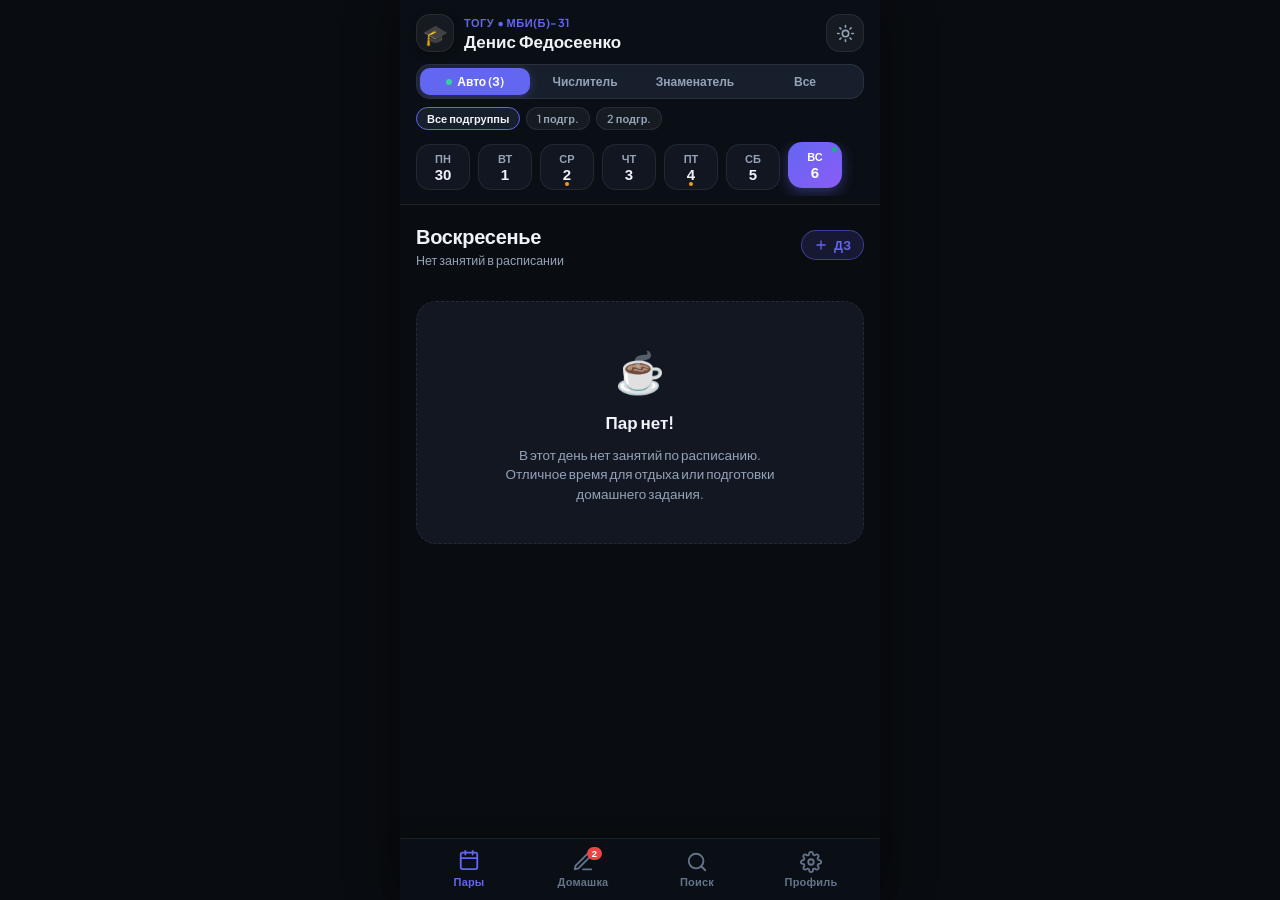
==== index.html @ 814a2ec6 "feat: move aura to subfolder and add mobile schedule app with GitHub Pages deployment" ====
<!DOCTYPE html>
<html lang="ru">
<head>
  <meta charset="UTF-8">
  <meta http-equiv="refresh" content="0; url=./schedule/">
  <title>Расписание МБИ(б)-31</title>
  <script>
    window.location.replace("./schedule/");
  </script>
</head>
<body style="font-family: sans-serif; background: #090c10; color: #fff; display: flex; align-items: center; justify-content: center; height: 100vh; margin: 0;">
  <p>Перенаправление в <a href="./schedule/" style="color: #6366f1;">Расписание ТОГУ МБИ(б)-31</a>...</p>
</body>
</html>
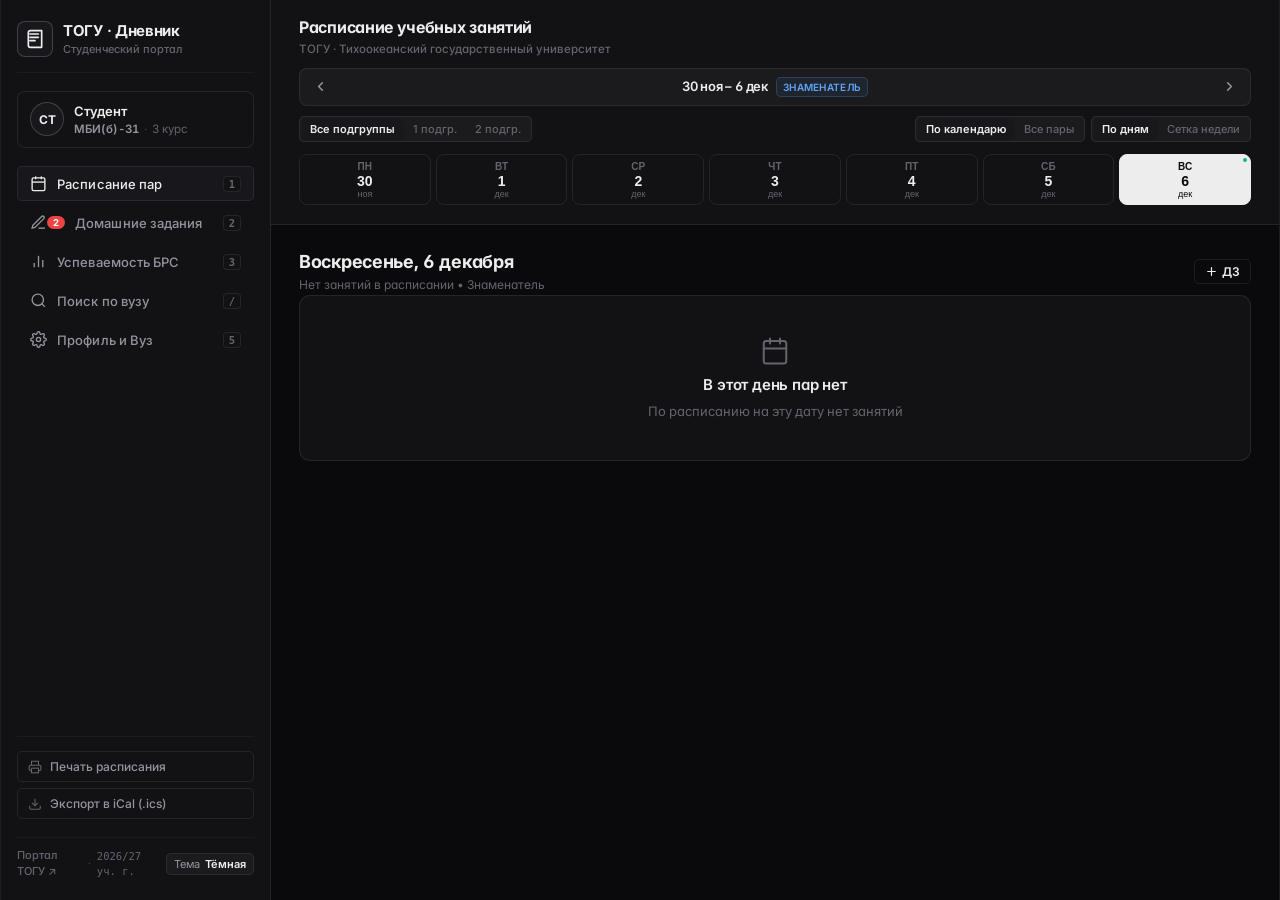
==== commit c3c143f9: "refactor(togu-diary): make togu-diary an isolated clean branch with zero aura files" ====
--- a/index.html
+++ b/index.html
@@ -1,14 +1,578 @@
 <!DOCTYPE html>
-<html lang="ru">
+<html lang="ru" data-theme="dark">
 <head>
   <meta charset="UTF-8">
-  <meta http-equiv="refresh" content="0; url=./schedule/">
-  <title>Расписание МБИ(б)-31</title>
-  <script>
-    window.location.replace("./schedule/");
-  </script>
+  <meta name="viewport" content="width=device-width, initial-scale=1.0, maximum-scale=1.0, user-scalable=no, viewport-fit=cover">
+  <title>ТОГУ Дневник · Электронное расписание и успеваемость</title>
+
+  <meta name="theme-color" content="#0a0a0c">
+  <meta name="apple-mobile-web-app-capable" content="yes">
+  <meta name="apple-mobile-web-app-status-bar-style" content="black-translucent">
+  <meta name="apple-mobile-web-app-title" content="ТОГУ Дневник">
+  <meta name="description" content="Универсальный студенческий дневник ТОГУ: интерактивное расписание, контроль домашних заданий, баллы БРС и календарь для ПК и смартфонов.">
+  <link rel="manifest" href="manifest.json">
+  <link rel="icon" href="data:image/svg+xml,<svg xmlns=%22http://www.w3.org/2000/svg%22 viewBox=%220 0 32 32%22 fill=%22none%22><rect width=%2232%22 height=%2232%22 rx=%227%22 fill=%22%2318181b%22/><path d=%22M8 11h16M8 16h16M8 21h10%22 stroke=%22%23f4f4f5%22 stroke-width=%222.2%22 stroke-linecap=%22round%22/></svg>">
+
+  <link rel="preconnect" href="https://fonts.googleapis.com">
+  <link rel="preconnect" href="https://fonts.gstatic.com" crossorigin>
+  <link href="https://fonts.googleapis.com/css2?family=Inter:wght@400;500;600;700&display=swap" rel="stylesheet">
+
+  <link rel="stylesheet" href="style.css">
 </head>
-<body style="font-family: sans-serif; background: #090c10; color: #fff; display: flex; align-items: center; justify-content: center; height: 100vh; margin: 0;">
-  <p>Перенаправление в <a href="./schedule/" style="color: #6366f1;">Расписание ТОГУ МБИ(б)-31</a>...</p>
+<body>
+  <div class="app-wrapper">
+
+    <aside class="desktop-sidebar" id="desktop-sidebar">
+      <div class="sidebar-brand">
+        <div class="sidebar-logo-icon">
+          <svg viewBox="0 0 24 24" fill="none" stroke="currentColor" stroke-width="2" stroke-linecap="round" stroke-linejoin="round" width="20" height="20">
+            <path d="M4 19.5v-15A2.5 2.5 0 0 1 6.5 2H20v20H6.5a2.5 2.5 0 0 1-2.5-2.5Z"></path>
+            <path d="M6 6h10"></path>
+            <path d="M6 10h10"></path>
+            <path d="M6 14h6"></path>
+          </svg>
+        </div>
+        <div class="sidebar-brand-text">
+          <span class="sidebar-title">ТОГУ · Дневник</span>
+          <span class="sidebar-subtitle">Студенческий портал</span>
+        </div>
+      </div>
+
+      <div class="sidebar-student-card" id="sidebar-student-card" title="Нажмите, чтобы настроить профиль">
+        <div class="sidebar-student-avatar" id="sidebar-avatar-initials">СТ</div>
+        <div class="sidebar-student-info">
+          <div class="sidebar-student-name" id="sidebar-student-name">Студент</div>
+          <div class="sidebar-student-meta">
+            <span class="sidebar-group-badge" id="sidebar-student-group">МБИ(б)-31</span>
+            <span class="sidebar-divider">·</span>
+            <span id="sidebar-student-course">3 курс</span>
+          </div>
+        </div>
+      </div>
+
+      <nav class="sidebar-nav">
+        <button class="nav-item active" data-target="view-schedule" id="sidebar-btn-schedule">
+          <div class="nav-icon-wrapper">
+            <svg viewBox="0 0 24 24" fill="none" stroke="currentColor" stroke-width="1.9" width="18" height="18">
+              <rect x="3" y="4" width="18" height="18" rx="2"></rect>
+              <line x1="16" y1="2" x2="16" y2="6"></line>
+              <line x1="8" y1="2" x2="8" y2="6"></line>
+              <line x1="3" y1="10" x2="21" y2="10"></line>
+            </svg>
+          </div>
+          <span class="nav-label">Расписание пар</span>
+          <span class="nav-shortcut">1</span>
+        </button>
+
+        <button class="nav-item" data-target="view-homework" id="sidebar-btn-homework">
+          <div class="nav-icon-wrapper">
+            <svg viewBox="0 0 24 24" fill="none" stroke="currentColor" stroke-width="1.9" width="18" height="18">
+              <path d="M12 20h9"></path>
+              <path d="M16.5 3.5a2.121 2.121 0 0 1 3 3L7 19l-4 1 1-4L16.5 3.5z"></path>
+            </svg>
+            <span id="sidebar-badge-hw" class="sidebar-badge-pill hidden">0</span>
+          </div>
+          <span class="nav-label">Домашние задания</span>
+          <span class="nav-shortcut">2</span>
+        </button>
+
+        <button class="nav-item" data-target="view-grades" id="sidebar-btn-grades">
+          <div class="nav-icon-wrapper">
+            <svg viewBox="0 0 24 24" fill="none" stroke="currentColor" stroke-width="1.9" width="18" height="18">
+              <line x1="18" y1="20" x2="18" y2="10"></line>
+              <line x1="12" y1="20" x2="12" y2="4"></line>
+              <line x1="6" y1="20" x2="6" y2="14"></line>
+            </svg>
+          </div>
+          <span class="nav-label">Успеваемость БРС</span>
+          <span class="nav-shortcut">3</span>
+        </button>
+
+        <button class="nav-item" data-target="view-search" id="sidebar-btn-search">
+          <div class="nav-icon-wrapper">
+            <svg viewBox="0 0 24 24" fill="none" stroke="currentColor" stroke-width="1.9" width="18" height="18">
+              <circle cx="11" cy="11" r="8"></circle>
+              <line x1="21" y1="21" x2="16.65" y2="16.65"></line>
+            </svg>
+          </div>
+          <span class="nav-label">Поиск по вузу</span>
+          <span class="nav-shortcut">/</span>
+        </button>
+
+        <button class="nav-item" data-target="view-settings" id="sidebar-btn-settings">
+          <div class="nav-icon-wrapper">
+            <svg viewBox="0 0 24 24" fill="none" stroke="currentColor" stroke-width="1.9" width="18" height="18">
+              <circle cx="12" cy="12" r="3"></circle>
+              <path d="M19.4 15a1.65 1.65 0 0 0 .33 1.82l.06.06a2 2 0 0 1 0 2.83 2 2 0 0 1-2.83 0l-.06-.06a1.65 1.65 0 0 0-1.82-.33 1.65 1.65 0 0 0-1 1.51V21a2 2 0 0 1-2 2 2 2 0 0 1-2-2v-.09A1.65 1.65 0 0 0 9 19.4a1.65 1.65 0 0 0-1.82.33l-.06.06a2 2 0 0 1-2.83 0 2 2 0 0 1 0-2.83l.06-.06a1.65 1.65 0 0 0 .33-1.82 1.65 1.65 0 0 0-1.51-1H3a2 2 0 0 1-2-2 2 2 0 0 1 2-2h.09A1.65 1.65 0 0 0 4.6 9a1.65 1.65 0 0 0-.33-1.82l-.06-.06a2 2 0 0 1 0-2.83 2 2 0 0 1 2.83 0l.06.06a1.65 1.65 0 0 0 1.82.33H9a1.65 1.65 0 0 0 1-1.51V3a2 2 0 0 1 2-2 2 2 0 0 1 2 2v.09a1.65 1.65 0 0 0 1 1.51 1.65 1.65 0 0 0 1.82-.33l.06-.06a2 2 0 0 1 2.83 0 2 2 0 0 1 0 2.83l-.06.06a1.65 1.65 0 0 0-.33 1.82V9a1.65 1.65 0 0 0 1.51 1H21a2 2 0 0 1 2 2 2 2 0 0 1-2 2h-.09a1.65 1.65 0 0 0-1.51 1z"></path>
+            </svg>
+          </div>
+          <span class="nav-label">Профиль и Вуз</span>
+          <span class="nav-shortcut">5</span>
+        </button>
+      </nav>
+
+      <div class="sidebar-quick-tools">
+        <button id="quick-print-btn" class="sidebar-tool-btn" title="Распечатать расписание на листе А4">
+          <svg viewBox="0 0 24 24" fill="none" stroke="currentColor" stroke-width="1.8" width="15" height="15">
+            <polyline points="6 9 6 2 18 2 18 9"></polyline>
+            <path d="M6 18H4a2 2 0 0 1-2-2v-5a2 2 0 0 1 2-2h16a2 2 0 0 1 2 2v5a2 2 0 0 1-2 2h-2"></path>
+            <rect x="6" y="14" width="12" height="8"></rect>
+          </svg>
+          <span>Печать расписания</span>
+        </button>
+        <button id="quick-ical-btn" class="sidebar-tool-btn" title="Синхронизация с Google / Apple Calendar (.ics)">
+          <svg viewBox="0 0 24 24" fill="none" stroke="currentColor" stroke-width="1.8" width="15" height="15">
+            <path d="M21 15v4a2 2 0 0 1-2 2H5a2 2 0 0 1-2-2v-4"></path>
+            <polyline points="7 10 12 15 17 10"></polyline>
+            <line x1="12" y1="15" x2="12" y2="3"></line>
+          </svg>
+          <span>Экспорт в iCal (.ics)</span>
+        </button>
+      </div>
+
+      <div class="sidebar-footer">
+        <div class="sidebar-footer-links">
+          <a href="https://portal.togudv.ru" target="_blank" rel="noopener" class="sidebar-link">Портал ТОГУ ↗</a>
+          <span class="sidebar-divider">·</span>
+          <span class="sidebar-sem-tag">2026/27 уч. г.</span>
+        </div>
+        <button id="desktop-theme-toggle" class="sidebar-theme-btn" title="Сменить тему оформления">
+          <span class="theme-text">Тема</span>
+          <span class="theme-pill" id="theme-pill-text">Тёмная</span>
+        </button>
+      </div>
+    </aside>
+
+    <div class="app-main-area">
+
+      <header class="app-header">
+        <div class="header-top">
+          <div class="brand-block mobile-only" id="header-profile-block" title="Нажмите, чтобы настроить профиль">
+            <span class="brand-group" id="header-group-name">МБИ(б)-31</span>
+            <span class="brand-divider">·</span>
+            <span class="brand-student" id="header-student-name">Студент</span>
+          </div>
+
+          <div class="header-desktop-title desktop-only">
+            <h1 class="main-page-title" id="page-title-text">Расписание учебных занятий</h1>
+            <span class="university-title-tag">ТОГУ · Тихоокеанский государственный университет</span>
+          </div>
+
+          <div class="header-actions">
+            <button id="theme-toggle" class="icon-btn mobile-only" aria-label="Сменить тему" title="Переключить тему">
+              <svg class="sun-icon" viewBox="0 0 24 24" fill="none" stroke="currentColor" stroke-width="1.8" stroke-linecap="round" stroke-linejoin="round">
+                <circle cx="12" cy="12" r="4"></circle>
+                <path d="M12 2v2M12 20v2M4.93 4.93l1.41 1.41M17.66 17.66l1.41 1.41M2 12h2M20 12h2M6.34 17.66l-1.41 1.41M19.07 4.93l-1.41 1.41"></path>
+              </svg>
+              <svg class="moon-icon" viewBox="0 0 24 24" fill="none" stroke="currentColor" stroke-width="1.8" stroke-linecap="round" stroke-linejoin="round">
+                <path d="M12 3a6 6 0 0 0 9 9 9 9 0 1 1-9-9Z"></path>
+              </svg>
+            </button>
+          </div>
+        </div>
+
+        <div class="week-nav-bar">
+          <button id="prev-week-btn" class="week-nav-btn" aria-label="Предыдущая неделя" title="Предыдущая неделя">
+            <svg viewBox="0 0 24 24" fill="none" stroke="currentColor" stroke-width="2.5" stroke-linecap="round" stroke-linejoin="round">
+              <polyline points="15 18 9 12 15 6"></polyline>
+            </svg>
+          </button>
+
+          <div class="week-nav-center" id="week-nav-center">
+            <div class="week-dates-title" id="week-range-text">21 – 27 сентября</div>
+            <div class="week-badges-row">
+              <span class="week-status-pill badge-den" id="week-status-pill">Знаменатель</span>
+              <button id="today-jump-btn" class="jump-today-btn hidden" title="Вернуться к сегодняшнему дню">Сегодня</button>
+            </div>
+          </div>
+
+          <button id="next-week-btn" class="week-nav-btn" aria-label="Следующая неделя" title="Следующая неделя">
+            <svg viewBox="0 0 24 24" fill="none" stroke="currentColor" stroke-width="2.5" stroke-linecap="round" stroke-linejoin="round">
+              <polyline points="9 18 15 12 9 6"></polyline>
+            </svg>
+          </button>
+        </div>
+
+        <div class="filter-controls">
+          <div class="subgroup-segmented" id="subgroup-selector">
+            <button class="sub-btn active" data-sub="all" title="Показывать все подгруппы">Все подгруппы</button>
+            <button class="sub-btn" data-sub="1" title="1 подгруппа (IELTS Ср)">1 подгр.</button>
+            <button class="sub-btn" data-sub="2" title="2 подгруппа (IELTS Сб)">2 подгр.</button>
+          </div>
+
+          <div class="right-filters-cluster">
+            <div class="pill-segmented" id="mode-selector">
+              <button class="pill-btn active" data-mode="calendar" id="mode-calendar-btn">По календарю</button>
+              <button class="pill-btn" data-mode="all" id="mode-all-btn">Все пары</button>
+            </div>
+
+            <div class="pill-segmented" id="format-selector">
+              <button class="pill-btn active" data-format="day" id="format-day-btn" title="Просмотр по выбранному дню">По дням</button>
+              <button class="pill-btn" data-format="grid" id="format-grid-btn" title="Сетка расписания на всю неделю">Сетка недели</button>
+            </div>
+          </div>
+        </div>
+
+        <div class="day-tabs-scroll" id="day-tabs-container">
+          <div class="day-tabs" id="day-tabs">
+
+          </div>
+        </div>
+      </header>
+
+      <main class="main-content">
+
+        <section id="view-schedule" class="view-panel active">
+
+          <div id="day-schedule-view" class="day-schedule-view">
+            <div class="day-overview-header">
+              <div>
+                <h2 id="current-day-heading" class="day-heading">Вторник</h2>
+                <div id="current-day-subheading" class="day-subheading">23 сентября • 4 пары</div>
+              </div>
+              <button id="add-quick-hw-btn" class="quick-add-btn" title="Добавить домашку на этот день">
+                <svg viewBox="0 0 24 24" fill="none" stroke="currentColor" stroke-width="2.2" stroke-linecap="round" stroke-linejoin="round">
+                  <line x1="12" y1="5" x2="12" y2="19"></line>
+                  <line x1="5" y1="12" x2="19" y2="12"></line>
+                </svg>
+                <span>ДЗ</span>
+              </button>
+            </div>
+
+            <div id="schedule-cards" class="schedule-cards-list">
+
+            </div>
+
+            <div id="empty-day-state" class="empty-state hidden">
+              <div class="empty-icon">
+                <svg viewBox="0 0 24 24" fill="none" stroke="currentColor" stroke-width="1.6" stroke-linecap="round" stroke-linejoin="round" width="30" height="30">
+                  <rect x="3" y="4" width="18" height="18" rx="2" ry="2"></rect>
+                  <line x1="16" y1="2" x2="16" y2="6"></line>
+                  <line x1="8" y1="2" x2="8" y2="6"></line>
+                  <line x1="3" y1="10" x2="21" y2="10"></line>
+                </svg>
+              </div>
+              <h3>В этот день пар нет</h3>
+              <p>По расписанию на эту дату нет занятий</p>
+            </div>
+          </div>
+
+          <div id="week-grid-view" class="week-grid-view hidden">
+
+          </div>
+        </section>
+
+        <section id="view-homework" class="view-panel">
+          <div class="section-top">
+            <div>
+              <h2 class="section-title">Все домашние задания</h2>
+              <p class="section-subtitle">Контроль дедлайнов и задач по всем предметам семестра</p>
+            </div>
+            <button id="new-hw-floating-btn" class="btn btn-primary btn-sm">
+              <svg viewBox="0 0 24 24" fill="none" stroke="currentColor" stroke-width="2" stroke-linecap="round" stroke-linejoin="round" width="16" height="16">
+                <line x1="12" y1="5" x2="12" y2="19"></line>
+                <line x1="5" y1="12" x2="19" y2="12"></line>
+              </svg>
+              Новое ДЗ
+            </button>
+          </div>
+
+          <div class="hw-filter-bar">
+            <button class="hw-filter-btn active" data-hw-filter="active">В процессе (<span id="hw-active-count">0</span>)</button>
+            <button class="hw-filter-btn" data-hw-filter="completed">Сделано (<span id="hw-done-count">0</span>)</button>
+            <button class="hw-filter-btn" data-hw-filter="all">Все (<span id="hw-total-count">0</span>)</button>
+          </div>
+
+          <div id="all-homework-list" class="homework-cards-list">
+
+          </div>
+        </section>
+
+        <section id="view-grades" class="view-panel">
+          <div class="section-top">
+            <div>
+              <h2 class="section-title">Успеваемость и баллы БРС</h2>
+              <p class="section-subtitle">Балльно-рейтинговая система ТОГУ (100-балльная шкала семестра)</p>
+            </div>
+            <button id="add-custom-grade-btn" class="btn btn-secondary btn-sm" title="Добавить предмет">
+              + Предмет
+            </button>
+          </div>
+
+          <div class="brs-stats-grid">
+            <div class="brs-stat-card">
+              <span class="brs-stat-label">Средний балл БРС</span>
+              <div class="brs-stat-val" id="brs-avg-val">84.2</div>
+              <span class="brs-stat-sub" id="brs-avg-status">Хорошо / Отлично</span>
+            </div>
+            <div class="brs-stat-card">
+              <span class="brs-stat-label">Допуск к сессии</span>
+              <div class="brs-stat-val text-success" id="brs-dopusk-val">Допущен</div>
+              <span class="brs-stat-sub">Все предметы &gt; 60 баллов</span>
+            </div>
+            <div class="brs-stat-card">
+              <span class="brs-stat-label">Прогноз стипендии</span>
+              <div class="brs-stat-val" id="brs-stipend-val">Академическая</div>
+              <span class="brs-stat-sub">при текущих баллах</span>
+            </div>
+          </div>
+
+          <div class="brs-legend-bar">
+            <span class="legend-pill tier-5">85–100: Отлично / Автомат</span>
+            <span class="legend-pill tier-4">73–84: Хорошо</span>
+            <span class="legend-pill tier-3">60–72: Удовл. / Зачет</span>
+            <span class="legend-pill tier-2">&lt; 60: Недопуск</span>
+          </div>
+
+          <div id="grades-cards-list" class="grades-cards-list">
+
+          </div>
+        </section>
+
+        <section id="view-search" class="view-panel">
+          <div class="search-box">
+            <svg class="search-icon" viewBox="0 0 24 24" fill="none" stroke="currentColor" stroke-width="2" stroke-linecap="round" stroke-linejoin="round">
+              <circle cx="11" cy="11" r="8"></circle>
+              <line x1="21" y1="21" x2="16.65" y2="16.65"></line>
+            </svg>
+            <input type="text" id="global-search-input" placeholder="Поиск предмета, аудитории (301л), преподавателя или ДЗ...">
+            <button id="clear-search-btn" class="clear-search-btn hidden" aria-label="Очистить">✕</button>
+          </div>
+
+          <div id="search-results" class="search-results-list">
+
+          </div>
+        </section>
+
+        <section id="view-settings" class="view-panel">
+          <h2 class="section-title">Профиль и интеграция с вузом</h2>
+
+          <div class="settings-card">
+            <h3 class="card-subtitle">Данные студента</h3>
+            <div class="settings-form-grid">
+              <div class="form-group">
+                <label for="setting-student-name" class="form-label">ФИО студента</label>
+                <input type="text" id="setting-student-name" class="form-input" placeholder="Введите ваше имя или ФИО">
+              </div>
+              <div class="form-group">
+                <label for="setting-student-group" class="form-label">Академическая группа</label>
+                <input type="text" id="setting-student-group" class="form-input" placeholder="Например: МБИ(б)-31" value="МБИ(б)-31">
+              </div>
+              <div class="form-group">
+                <label for="setting-student-id" class="form-label">Номер студенческого / зачетки</label>
+                <input type="text" id="setting-student-id" class="form-input" placeholder="Необязательно">
+              </div>
+              <div class="form-group">
+                <label for="setting-default-subgroup" class="form-label">Подгруппа по умолчанию</label>
+                <select id="setting-default-subgroup" class="settings-select">
+                  <option value="all">Обе подгруппы</option>
+                  <option value="1">1 подгруппа</option>
+                  <option value="2">2 подгруппа</option>
+                </select>
+              </div>
+            </div>
+            <button id="save-profile-btn" class="btn btn-primary btn-sm align-self-start">
+              Сохранить профиль
+            </button>
+          </div>
+
+          <div class="settings-card">
+            <h3 class="card-subtitle">Данные и резервные копии</h3>
+            <p class="settings-hint mb-3">Все задания, баллы БРС и настройки хранятся в памяти браузера. Вы можете сохранить копию на компьютер или перенести на телефон.</p>
+            <div class="btn-group-stacked">
+              <button id="export-backup-btn" class="btn btn-secondary">
+                <svg viewBox="0 0 24 24" fill="none" stroke="currentColor" stroke-width="2" width="16" height="16">
+                  <path d="M21 15v4a2 2 0 0 1-2 2H5a2 2 0 0 1-2-2v-4"></path>
+                  <polyline points="7 10 12 15 17 10"></polyline>
+                  <line x1="12" y1="15" x2="12" y2="3"></line>
+                </svg>
+                Скачать полный бэкап дневника (JSON)
+              </button>
+              <label class="btn btn-secondary file-upload-btn">
+                <svg viewBox="0 0 24 24" fill="none" stroke="currentColor" stroke-width="2" width="16" height="16">
+                  <path d="M21 15v4a2 2 0 0 1-2 2H5a2 2 0 0 1-2-2v-4"></path>
+                  <polyline points="17 8 12 3 7 8"></polyline>
+                  <line x1="12" y1="3" x2="12" y2="15"></line>
+                </svg>
+                Загрузить бэкап из файла
+                <input type="file" id="import-backup-file" accept=".json" class="hidden">
+              </label>
+              <button id="reset-data-btn" class="btn btn-danger-subtle">
+                Сбросить данные к начальным
+              </button>
+            </div>
+          </div>
+
+          <div class="settings-card">
+            <h3 class="card-subtitle">Обозначения корпусов ТОГУ</h3>
+            <ul class="legend-list">
+              <li><span class="legend-code">л</span> — Левый корпус (напр. 301л, 404л)</li>
+              <li><span class="legend-code">ц</span> — Центральный корпус (напр. 434ц)</li>
+              <li><span class="legend-code">ца</span> — Центральная аудиторная пристройка (359ца, 329ца)</li>
+              <li><span class="legend-code">па</span> — Правая пристройка (229па)</li>
+              <li><span class="legend-code">п</span> — Правый корпус (106п, 323п)</li>
+            </ul>
+          </div>
+        </section>
+      </main>
+
+      <nav class="bottom-nav">
+        <button class="nav-item active" data-target="view-schedule" id="nav-btn-schedule">
+          <div class="nav-icon-wrapper">
+            <svg viewBox="0 0 24 24" fill="none" stroke="currentColor" stroke-width="2" stroke-linecap="round" stroke-linejoin="round">
+              <rect x="3" y="4" width="18" height="18" rx="2" ry="2"></rect>
+              <line x1="16" y1="2" x2="16" y2="6"></line>
+              <line x1="8" y1="2" x2="8" y2="6"></line>
+              <line x1="3" y1="10" x2="21" y2="10"></line>
+            </svg>
+          </div>
+          <span class="nav-label">Пары</span>
+        </button>
+
+        <button class="nav-item" data-target="view-homework" id="nav-btn-homework">
+          <div class="nav-icon-wrapper">
+            <svg viewBox="0 0 24 24" fill="none" stroke="currentColor" stroke-width="2" stroke-linecap="round" stroke-linejoin="round">
+              <path d="M12 20h9"></path>
+              <path d="M16.5 3.5a2.121 2.121 0 0 1 3 3L7 19l-4 1 1-4L16.5 3.5z"></path>
+            </svg>
+            <span id="badge-hw-total" class="nav-badge hidden">0</span>
+          </div>
+          <span class="nav-label">Домашка</span>
+        </button>
+
+        <button class="nav-item" data-target="view-grades" id="nav-btn-grades">
+          <div class="nav-icon-wrapper">
+            <svg viewBox="0 0 24 24" fill="none" stroke="currentColor" stroke-width="2" stroke-linecap="round" stroke-linejoin="round">
+              <line x1="18" y1="20" x2="18" y2="10"></line>
+              <line x1="12" y1="20" x2="12" y2="4"></line>
+              <line x1="6" y1="20" x2="6" y2="14"></line>
+            </svg>
+          </div>
+          <span class="nav-label">БРС</span>
+        </button>
+
+        <button class="nav-item" data-target="view-search" id="nav-btn-search">
+          <div class="nav-icon-wrapper">
+            <svg viewBox="0 0 24 24" fill="none" stroke="currentColor" stroke-width="2" stroke-linecap="round" stroke-linejoin="round">
+              <circle cx="11" cy="11" r="8"></circle>
+              <line x1="21" y1="21" x2="16.65" y2="16.65"></line>
+            </svg>
+          </div>
+          <span class="nav-label">Поиск</span>
+        </button>
+
+        <button class="nav-item" data-target="view-settings" id="nav-btn-settings">
+          <div class="nav-icon-wrapper">
+            <svg viewBox="0 0 24 24" fill="none" stroke="currentColor" stroke-width="2" stroke-linecap="round" stroke-linejoin="round">
+              <circle cx="12" cy="12" r="3"></circle>
+              <path d="M19.4 15a1.65 1.65 0 0 0 .33 1.82l.06.06a2 2 0 0 1 0 2.83 2 2 0 0 1-2.83 0l-.06-.06a1.65 1.65 0 0 0-1.82-.33 1.65 1.65 0 0 0-1 1.51V21a2 2 0 0 1-2 2 2 2 0 0 1-2-2v-.09A1.65 1.65 0 0 0 9 19.4a1.65 1.65 0 0 0-1.82.33l-.06.06a2 2 0 0 1-2.83 0 2 2 0 0 1 0-2.83l.06-.06a1.65 1.65 0 0 0 .33-1.82 1.65 1.65 0 0 0-1.51-1H3a2 2 0 0 1-2-2 2 2 0 0 1 2-2h.09A1.65 1.65 0 0 0 4.6 9a1.65 1.65 0 0 0-.33-1.82l-.06-.06a2 2 0 0 1 0-2.83 2 2 0 0 1 2.83 0l.06.06a1.65 1.65 0 0 0 1.82.33H9a1.65 1.65 0 0 0 1-1.51V3a2 2 0 0 1 2-2 2 2 0 0 1 2 2v.09a1.65 1.65 0 0 0 1 1.51 1.65 1.65 0 0 0 1.82-.33l.06-.06a2 2 0 0 1 2.83 0 2 2 0 0 1 0 2.83l-.06.06a1.65 1.65 0 0 0-.33 1.82V9a1.65 1.65 0 0 0 1.51 1H21a2 2 0 0 1 2 2 2 2 0 0 1-2 2h-.09a1.65 1.65 0 0 0-1.51 1z"></path>
+            </svg>
+          </div>
+          <span class="nav-label">Профиль</span>
+        </button>
+      </nav>
+    </div>
+  </div>
+
+  <div id="hw-modal-backdrop" class="modal-backdrop">
+    <div class="bottom-sheet" id="hw-bottom-sheet">
+      <div class="sheet-drag-handle"></div>
+
+      <div class="sheet-header">
+        <h3 id="hw-modal-title" class="sheet-title">Записать задание</h3>
+        <button id="hw-modal-close" class="close-sheet-btn" aria-label="Закрыть">✕</button>
+      </div>
+
+      <form id="hw-form" class="sheet-form">
+        <input type="hidden" id="hw-edit-id" value="">
+        <input type="hidden" id="hw-target-day" value="">
+        <input type="hidden" id="hw-target-date" value="">
+
+        <div class="form-group">
+          <label for="hw-subject-select" class="form-label">Предмет</label>
+          <select id="hw-subject-select" class="form-select" required>
+
+          </select>
+        </div>
+
+        <div class="form-group">
+          <label for="hw-date-input" class="form-label">Дата занятия / пары</label>
+          <input type="date" id="hw-date-input" class="form-input" required>
+        </div>
+
+        <div class="form-group">
+          <label for="hw-text-input" class="form-label">Что нужно сделать?</label>
+          <textarea id="hw-text-input" class="form-textarea" rows="3" placeholder="Например: решить задачи 3-7 со слайда 12, подготовить доклад по теме ВТО..." required></textarea>
+        </div>
+
+        <div class="form-group">
+          <label for="hw-due-date" class="form-label">Дедлайн (сдать к какой дате)</label>
+          <div class="quick-preset-chips">
+            <button type="button" class="preset-chip" data-preset="same-day">К этой дате</button>
+            <button type="button" class="preset-chip" data-preset="next-pair">К след. паре (+7 дн)</button>
+            <button type="button" class="preset-chip" data-preset="tomorrow">Завтра</button>
+          </div>
+          <input type="date" id="hw-due-date" class="form-input" required>
+        </div>
+
+        <div class="form-row-checkbox">
+          <label class="custom-checkbox-container">
+            <input type="checkbox" id="hw-is-urgent">
+            <span class="custom-checkbox-mark"></span>
+            <span class="checkbox-text">Срочное / важное задание</span>
+          </label>
+        </div>
+
+        <div class="form-group">
+          <label for="hw-link-input" class="form-label">Ссылка на материалы или ЭУК (опционально)</label>
+          <input type="url" id="hw-link-input" class="form-input" placeholder="https://portal.togudv.ru/...">
+        </div>
+
+        <div class="sheet-actions">
+          <button type="button" id="hw-delete-btn" class="btn btn-danger hidden">Удалить</button>
+          <button type="submit" id="hw-submit-btn" class="btn btn-primary flex-1">Сохранить</button>
+        </div>
+      </form>
+    </div>
+  </div>
+
+  <div id="onboarding-modal-backdrop" class="modal-backdrop hidden">
+    <div class="bottom-sheet onboarding-sheet">
+      <div class="sheet-header">
+        <h3 class="sheet-title">Профиль студента</h3>
+        <button id="onboarding-modal-close" class="close-sheet-btn" aria-label="Закрыть">✕</button>
+      </div>
+      <div class="onboarding-intro">
+        <div class="onboarding-icon">
+          <svg viewBox="0 0 24 24" fill="none" stroke="currentColor" stroke-width="1.8" width="28" height="28">
+            <path d="M20 21v-2a4 4 0 0 0-4-4H8a4 4 0 0 0-4 4v2"></path>
+            <circle cx="12" cy="7" r="4"></circle>
+          </svg>
+        </div>
+        <p class="onboarding-desc">Укажите ваше имя и группу, чтобы персонализировать расписание, дедлайны ДЗ и баллы БРС.</p>
+      </div>
+      <form id="onboarding-form" class="sheet-form">
+        <div class="form-group">
+          <label for="onboarding-name-input" class="form-label">Ваше имя или ФИО</label>
+          <input type="text" id="onboarding-name-input" class="form-input" placeholder="Например: Алексей Смирнов" required>
+        </div>
+        <div class="form-group">
+          <label for="onboarding-group-input" class="form-label">Академическая группа</label>
+          <input type="text" id="onboarding-group-input" class="form-input" value="МБИ(б)-31" required>
+        </div>
+        <div class="form-group">
+          <label for="onboarding-id-input" class="form-label">Номер студенческого / зачетки (необязательно)</label>
+          <input type="text" id="onboarding-id-input" class="form-input" placeholder="Например: 2024100123">
+        </div>
+        <div class="sheet-actions">
+          <button type="submit" class="btn btn-primary flex-1">Начать пользоваться</button>
+        </div>
+      </form>
+    </div>
+  </div>
+
+  <div id="toast" class="toast hidden"></div>
+
+  <script src="app.js"></script>
 </body>
 </html>
--- a/style.css
+++ b/style.css
@@ -0,0 +1,2656 @@
+:root {
+
+  --bg-app: #0a0a0c;
+  --bg-surface: #121215;
+  --bg-surface-elevated: #18181c;
+  --bg-card: #121215;
+  --bg-card-hover: #17171b;
+  --bg-subtle: rgba(255, 255, 255, 0.04);
+  --bg-input: #151518;
+
+  --border: rgba(255, 255, 255, 0.08);
+  --border-subtle: rgba(255, 255, 255, 0.04);
+  --border-active: rgba(255, 255, 255, 0.18);
+
+  --text-primary: #ededed;
+  --text-secondary: #94949e;
+  --text-muted: #64646e;
+  --text-inverse: #0a0a0c;
+
+  --accent-solid: #ededed;
+  --accent-inverse: #0a0a0c;
+  --accent-subtle: rgba(255, 255, 255, 0.06);
+
+  --badge-bg: rgba(255, 255, 255, 0.04);
+  --badge-border: rgba(255, 255, 255, 0.08);
+  --badge-text: #94949e;
+
+  --badge-num-bg: rgba(244, 114, 182, 0.08);
+  --badge-num-border: rgba(244, 114, 182, 0.22);
+  --badge-num-text: #f472b6;
+
+  --badge-den-bg: rgba(96, 165, 250, 0.08);
+  --badge-den-border: rgba(96, 165, 250, 0.22);
+  --badge-den-text: #60a5fa;
+
+  --urgent-text: #f87171;
+  --urgent-bg: rgba(248, 113, 113, 0.08);
+
+  --radius-xs: 5px;
+  --radius-sm: 8px;
+  --radius-md: 11px;
+  --radius-lg: 14px;
+  --radius-full: 9999px;
+
+  --shadow-sm: 0 1px 2px rgba(0, 0, 0, 0.3);
+  --shadow-sheet: 0 -10px 40px rgba(0, 0, 0, 0.7);
+
+  --font-main: -apple-system, BlinkMacSystemFont, "SF Pro Text", "SF Pro Display", "Inter", "Segoe UI", Roboto, sans-serif;
+  --font-mono: "SF Mono", ui-monospace, Menlo, Monaco, Consolas, monospace;
+
+  --transition: 0.12s ease;
+}
+
+[data-theme="light"] {
+
+  --bg-app: #f6f6f8;
+  --bg-surface: #ffffff;
+  --bg-surface-elevated: #f0f0f4;
+  --bg-card: #ffffff;
+  --bg-card-hover: #fafafc;
+  --bg-subtle: rgba(0, 0, 0, 0.03);
+  --bg-input: #f4f4f7;
+
+  --border: #e2e2e8;
+  --border-subtle: #ececf2;
+  --border-active: #8e8e98;
+
+  --text-primary: #111114;
+  --text-secondary: #5a5a66;
+  --text-muted: #8c8c9a;
+  --text-inverse: #ffffff;
+
+  --accent-solid: #111114;
+  --accent-inverse: #ffffff;
+  --accent-subtle: rgba(0, 0, 0, 0.05);
+
+  --badge-bg: #f2f2f6;
+  --badge-border: #e2e2e8;
+  --badge-text: #5a5a66;
+
+  --badge-num-bg: #fff1f2;
+  --badge-num-border: #fecdd3;
+  --badge-num-text: #e11d48;
+
+  --badge-den-bg: #eff6ff;
+  --badge-den-border: #bfdbfe;
+  --badge-den-text: #2563eb;
+
+  --urgent-text: #dc2626;
+  --urgent-bg: #fef2f2;
+
+  --shadow-sm: 0 1px 2px rgba(0, 0, 0, 0.04);
+  --shadow-sheet: 0 -10px 40px rgba(0, 0, 0, 0.1);
+}
+
+*, *::before, *::after {
+  box-sizing: border-box;
+  margin: 0;
+  padding: 0;
+  -webkit-tap-highlight-color: transparent;
+}
+
+body {
+  font-family: var(--font-main);
+  background-color: var(--bg-app);
+  color: var(--text-primary);
+  line-height: 1.45;
+  min-height: 100vh;
+  display: flex;
+  justify-content: center;
+  overflow-x: hidden;
+  -webkit-font-smoothing: antialiased;
+  -moz-osx-font-smoothing: grayscale;
+  font-feature-settings: "cv02", "cv03", "cv04", "cv11", "tnum";
+}
+
+.app-wrapper {
+  width: 100%;
+  max-width: 480px;
+  min-height: 100vh;
+  background-color: var(--bg-app);
+  display: flex;
+  flex-direction: column;
+  position: relative;
+  border-left: 1px solid var(--border-subtle);
+  border-right: 1px solid var(--border-subtle);
+  padding-bottom: 84px;
+}
+
+.app-header {
+  position: sticky;
+  top: 0;
+  z-index: 50;
+  background: var(--bg-surface);
+  border-bottom: 1px solid var(--border);
+  padding: 12px 16px 10px 16px;
+  display: flex;
+  flex-direction: column;
+  gap: 10px;
+}
+
+.header-top {
+  display: flex;
+  align-items: center;
+  justify-content: space-between;
+}
+
+.brand-block {
+  display: flex;
+  align-items: center;
+  gap: 6px;
+}
+
+.brand-group {
+  font-size: 15px;
+  font-weight: 700;
+  letter-spacing: -0.3px;
+  color: var(--text-primary);
+}
+
+.brand-divider {
+  color: var(--text-muted);
+  font-size: 13px;
+}
+
+.brand-student {
+  font-size: 13px;
+  color: var(--text-secondary);
+  font-weight: 500;
+}
+
+.header-actions {
+  display: flex;
+  align-items: center;
+  gap: 8px;
+}
+
+.icon-btn {
+  background: transparent;
+  border: 1px solid var(--border);
+  color: var(--text-secondary);
+  width: 30px;
+  height: 30px;
+  border-radius: var(--radius-xs);
+  display: flex;
+  align-items: center;
+  justify-content: center;
+  cursor: pointer;
+  transition: all var(--transition);
+}
+
+.icon-btn:hover {
+  color: var(--text-primary);
+  border-color: var(--border-active);
+  background: var(--bg-subtle);
+}
+
+.icon-btn svg {
+  width: 15px;
+  height: 15px;
+}
+
+[data-theme="dark"] .sun-icon { display: block; }
+[data-theme="dark"] .moon-icon { display: none; }
+[data-theme="light"] .sun-icon { display: none; }
+[data-theme="light"] .moon-icon { display: block; }
+
+.week-nav-bar {
+  display: flex;
+  align-items: center;
+  justify-content: space-between;
+  background: var(--bg-subtle);
+  border: 1px solid var(--border);
+  border-radius: var(--radius-sm);
+  padding: 4px 6px;
+}
+
+.week-nav-btn {
+  background: transparent;
+  border: none;
+  color: var(--text-secondary);
+  width: 28px;
+  height: 28px;
+  border-radius: var(--radius-xs);
+  display: flex;
+  align-items: center;
+  justify-content: center;
+  cursor: pointer;
+  transition: all var(--transition);
+}
+
+.week-nav-btn:hover {
+  background: var(--bg-surface-elevated);
+  color: var(--text-primary);
+}
+
+.week-nav-btn svg {
+  width: 15px;
+  height: 15px;
+}
+
+.week-nav-center {
+  display: flex;
+  align-items: center;
+  gap: 8px;
+}
+
+.week-dates-title {
+  font-size: 13px;
+  font-weight: 600;
+  color: var(--text-primary);
+  letter-spacing: -0.2px;
+}
+
+.week-badges-row {
+  display: flex;
+  align-items: center;
+  gap: 6px;
+}
+
+.week-status-pill {
+  font-size: 10px;
+  font-weight: 600;
+  text-transform: uppercase;
+  letter-spacing: 0.3px;
+  padding: 2px 6px;
+  border-radius: var(--radius-xs);
+  border: 1px solid transparent;
+}
+
+.week-status-pill.badge-num {
+  background: var(--badge-num-bg);
+  border-color: var(--badge-num-border);
+  color: var(--badge-num-text);
+}
+
+.week-status-pill.badge-den {
+  background: var(--badge-den-bg);
+  border-color: var(--badge-den-border);
+  color: var(--badge-den-text);
+}
+
+.jump-today-btn {
+  background: transparent;
+  border: 1px solid var(--border-active);
+  color: var(--text-primary);
+  font-family: var(--font-main);
+  font-size: 10.5px;
+  font-weight: 500;
+  padding: 2px 7px;
+  border-radius: var(--radius-xs);
+  cursor: pointer;
+  transition: all var(--transition);
+}
+
+.jump-today-btn:hover {
+  background: var(--accent-solid);
+  color: var(--accent-inverse);
+}
+
+.filter-controls {
+  display: flex;
+  align-items: center;
+  justify-content: space-between;
+  gap: 8px;
+}
+
+.subgroup-segmented {
+  display: flex;
+  background: var(--bg-subtle);
+  border: 1px solid var(--border);
+  border-radius: var(--radius-xs);
+  padding: 2px;
+  gap: 2px;
+}
+
+.sub-btn {
+  background: transparent;
+  border: none;
+  color: var(--text-muted);
+  font-family: var(--font-main);
+  font-size: 11px;
+  font-weight: 500;
+  padding: 3px 8px;
+  border-radius: var(--radius-xs);
+  cursor: pointer;
+  transition: all var(--transition);
+}
+
+.sub-btn:hover {
+  color: var(--text-primary);
+}
+
+.sub-btn.active {
+  background: var(--bg-surface-elevated);
+  color: var(--text-primary);
+  font-weight: 600;
+  box-shadow: 0 1px 2px rgba(0, 0, 0, 0.15);
+}
+
+.pill-segmented {
+  display: flex;
+  background: var(--bg-subtle);
+  border: 1px solid var(--border);
+  border-radius: var(--radius-xs);
+  padding: 2px;
+  gap: 2px;
+}
+
+.pill-btn {
+  padding: 3px 8px;
+  border: none;
+  background: transparent;
+  color: var(--text-muted);
+  font-family: var(--font-main);
+  font-size: 11px;
+  font-weight: 500;
+  border-radius: var(--radius-xs);
+  cursor: pointer;
+  transition: all var(--transition);
+}
+
+.pill-btn:hover {
+  color: var(--text-primary);
+}
+
+.pill-btn.active {
+  background: var(--bg-surface-elevated);
+  color: var(--text-primary);
+  font-weight: 600;
+  box-shadow: 0 1px 2px rgba(0, 0, 0, 0.15);
+}
+
+.day-tabs-scroll {
+  overflow-x: auto;
+  scrollbar-width: none;
+  margin: 0 -16px;
+  padding: 0 16px;
+}
+.day-tabs-scroll::-webkit-scrollbar { display: none; }
+
+.day-tabs {
+  display: flex;
+  gap: 5px;
+  padding: 2px 0 3px 0;
+}
+
+.day-tab {
+  flex: 1;
+  min-width: 46px;
+  display: flex;
+  flex-direction: column;
+  align-items: center;
+  justify-content: center;
+  padding: 6px 2px 5px 2px;
+  background: transparent;
+  border: 1px solid var(--border);
+  border-radius: var(--radius-sm);
+  cursor: pointer;
+  position: relative;
+  transition: all var(--transition);
+}
+
+.day-tab:hover {
+  border-color: var(--border-active);
+}
+
+.day-tab.today {
+  border-color: var(--border-active);
+}
+
+.day-tab.today::before {
+  content: '';
+  position: absolute;
+  top: 3px;
+  right: 3px;
+  width: 4px;
+  height: 4px;
+  background: #10b981;
+  border-radius: 50%;
+}
+
+.day-tab.active {
+  background: var(--accent-solid);
+  border-color: var(--accent-solid);
+}
+
+.day-tab.active .day-name,
+.day-tab.active .day-num,
+.day-tab.active .day-month {
+  color: var(--accent-inverse);
+}
+
+.day-name {
+  font-size: 10px;
+  font-weight: 600;
+  color: var(--text-muted);
+  text-transform: uppercase;
+  letter-spacing: 0.2px;
+}
+
+.day-num {
+  font-size: 14px;
+  font-weight: 700;
+  color: var(--text-primary);
+  font-variant-numeric: tabular-nums;
+  margin-top: 1px;
+}
+
+.day-month {
+  font-size: 9px;
+  font-weight: 500;
+  color: var(--text-muted);
+  line-height: 1;
+  margin-top: 1px;
+}
+
+.day-tab-hw-dot {
+  position: absolute;
+  bottom: 2px;
+  width: 4px;
+  height: 4px;
+  background: #f59e0b;
+  border-radius: 50%;
+}
+
+.main-content {
+  flex: 1;
+  padding: 16px;
+  display: flex;
+  flex-direction: column;
+}
+
+.view-panel {
+  display: none;
+  flex-direction: column;
+  gap: 12px;
+}
+
+.view-panel.active {
+  display: flex;
+}
+
+.day-overview-header {
+  display: flex;
+  align-items: center;
+  justify-content: space-between;
+  padding-bottom: 2px;
+}
+
+.day-heading {
+  font-size: 18px;
+  font-weight: 700;
+  color: var(--text-primary);
+  letter-spacing: -0.3px;
+}
+
+.day-subheading {
+  font-size: 12px;
+  color: var(--text-muted);
+  margin-top: 1px;
+  font-variant-numeric: tabular-nums;
+}
+
+.quick-add-btn {
+  display: flex;
+  align-items: center;
+  gap: 4px;
+  background: transparent;
+  border: 1px solid var(--border);
+  color: var(--text-primary);
+  padding: 4px 10px;
+  border-radius: var(--radius-xs);
+  font-family: var(--font-main);
+  font-size: 12px;
+  font-weight: 600;
+  cursor: pointer;
+  transition: all var(--transition);
+}
+
+.quick-add-btn:hover {
+  background: var(--bg-surface-elevated);
+  border-color: var(--border-active);
+}
+
+.quick-add-btn svg {
+  width: 13px;
+  height: 13px;
+}
+
+.schedule-cards-list {
+  display: flex;
+  flex-direction: column;
+  gap: 9px;
+}
+
+.pair-card {
+  background: var(--bg-card);
+  border: 1px solid var(--border);
+  border-radius: var(--radius-md);
+  padding: 12px 14px;
+  display: flex;
+  flex-direction: column;
+  gap: 8px;
+  box-shadow: var(--shadow-sm);
+  transition: border-color var(--transition);
+}
+
+.pair-card:hover {
+  border-color: var(--border-active);
+}
+
+.pair-card.current-pair {
+  border-color: rgba(16, 185, 129, 0.4);
+  background: var(--bg-surface-elevated);
+  position: relative;
+}
+
+.pair-card.current-pair::before {
+  content: '';
+  position: absolute;
+  top: 12px;
+  left: 0;
+  bottom: 12px;
+  width: 3px;
+  background: #10b981;
+  border-radius: 0 2px 2px 0;
+}
+
+.pair-top-row {
+  display: flex;
+  align-items: center;
+  justify-content: space-between;
+}
+
+.pair-time-block {
+  display: flex;
+  align-items: center;
+  gap: 6px;
+}
+
+.pair-num-badge {
+  font-family: var(--font-mono);
+  font-size: 11px;
+  font-weight: 700;
+  color: var(--text-muted);
+  background: var(--bg-subtle);
+  padding: 1px 5px;
+  border-radius: 3px;
+}
+
+.pair-time {
+  font-family: var(--font-mono);
+  font-size: 12px;
+  font-weight: 500;
+  color: var(--text-secondary);
+  font-variant-numeric: tabular-nums;
+}
+
+.pair-badges {
+  display: flex;
+  align-items: center;
+  gap: 4px;
+}
+
+.badge {
+  font-size: 10px;
+  font-weight: 500;
+  padding: 1.5px 6px;
+  border-radius: var(--radius-xs);
+  letter-spacing: 0.2px;
+  background: var(--badge-bg);
+  border: 1px solid var(--badge-border);
+  color: var(--badge-text);
+}
+
+.badge-practice,
+.badge-lecture {
+  background: var(--badge-bg);
+  border-color: var(--badge-border);
+  color: var(--badge-text);
+}
+
+.badge-num {
+  background: var(--badge-num-bg);
+  border-color: var(--badge-num-border);
+  color: var(--badge-num-text);
+}
+
+.badge-den {
+  background: var(--badge-den-bg);
+  border-color: var(--badge-den-border);
+  color: var(--badge-den-text);
+}
+
+.badge-subgroup {
+  background: var(--badge-bg);
+  border-color: var(--badge-border);
+  color: var(--badge-text);
+}
+
+.pair-title {
+  font-size: 14.5px;
+  font-weight: 600;
+  color: var(--text-primary);
+  line-height: 1.35;
+  letter-spacing: -0.2px;
+}
+
+.pair-meta {
+  display: flex;
+  align-items: center;
+  justify-content: space-between;
+  gap: 8px;
+  font-size: 12px;
+  color: var(--text-muted);
+}
+
+.pair-location {
+  display: inline-flex;
+  align-items: center;
+  gap: 4px;
+  color: var(--text-primary);
+  font-family: var(--font-mono);
+  font-weight: 600;
+  background: var(--bg-subtle);
+  padding: 1px 5px;
+  border-radius: 3px;
+}
+
+.pair-location svg {
+  width: 12px;
+  height: 12px;
+  color: var(--text-muted);
+}
+
+.pair-teacher {
+  display: inline-flex;
+  align-items: center;
+  gap: 4px;
+  color: var(--text-secondary);
+}
+
+.pair-teacher svg {
+  width: 13px;
+  height: 13px;
+  color: var(--text-muted);
+}
+
+.pair-homework-section {
+  border-top: 1px solid var(--border-subtle);
+  padding-top: 8px;
+  display: flex;
+  flex-direction: column;
+  gap: 6px;
+}
+
+.hw-section-header {
+  display: flex;
+  align-items: center;
+  justify-content: space-between;
+}
+
+.hw-section-label {
+  display: flex;
+  align-items: center;
+  gap: 4px;
+  font-size: 11px;
+  font-weight: 500;
+  color: var(--text-muted);
+  letter-spacing: 0.1px;
+}
+
+.btn-card-add-hw {
+  background: transparent;
+  border: none;
+  color: var(--text-secondary);
+  font-family: var(--font-main);
+  font-size: 11px;
+  font-weight: 600;
+  cursor: pointer;
+  padding: 1px 4px;
+  border-radius: var(--radius-xs);
+  transition: color var(--transition);
+}
+
+.btn-card-add-hw:hover {
+  color: var(--text-primary);
+}
+
+.card-hw-items {
+  display: flex;
+  flex-direction: column;
+  gap: 4px;
+}
+
+.card-hw-item {
+  display: flex;
+  align-items: flex-start;
+  gap: 8px;
+  padding: 5px 6px;
+  border-radius: var(--radius-xs);
+  background: var(--bg-subtle);
+  border: 1px solid transparent;
+  transition: background var(--transition);
+}
+
+.card-hw-item:hover {
+  border-color: var(--border-subtle);
+}
+
+.card-hw-item.completed {
+  opacity: 0.5;
+}
+
+.card-hw-item.completed .card-hw-text {
+  text-decoration: line-through;
+  color: var(--text-muted);
+}
+
+.hw-checkbox {
+  appearance: none;
+  -webkit-appearance: none;
+  width: 16px;
+  height: 16px;
+  border: 1.5px solid var(--text-muted);
+  border-radius: 50%;
+  cursor: pointer;
+  position: relative;
+  flex-shrink: 0;
+  margin-top: 2px;
+  background: transparent;
+  transition: all var(--transition);
+}
+
+.hw-checkbox:hover {
+  border-color: var(--text-primary);
+}
+
+.hw-checkbox:checked {
+  background: var(--accent-solid);
+  border-color: var(--accent-solid);
+}
+
+.hw-checkbox:checked::after {
+  content: '';
+  position: absolute;
+  top: 2px;
+  left: 5px;
+  width: 3.5px;
+  height: 7px;
+  border: solid var(--accent-inverse);
+  border-width: 0 1.5px 1.5px 0;
+  transform: rotate(45deg);
+}
+
+.card-hw-body {
+  flex: 1;
+  display: flex;
+  flex-direction: column;
+  gap: 1px;
+  cursor: pointer;
+}
+
+.card-hw-text {
+  font-size: 13px;
+  color: var(--text-primary);
+  line-height: 1.35;
+  word-break: break-word;
+}
+
+.card-hw-meta {
+  display: flex;
+  align-items: center;
+  gap: 6px;
+  font-size: 11px;
+  color: var(--text-muted);
+  font-variant-numeric: tabular-nums;
+}
+
+.hw-urgent-tag {
+  color: var(--urgent-text);
+  font-weight: 600;
+  font-size: 10.5px;
+}
+
+.card-hw-delete-btn {
+  background: transparent;
+  border: none;
+  color: var(--text-muted);
+  width: 20px;
+  height: 20px;
+  display: flex;
+  align-items: center;
+  justify-content: center;
+  cursor: pointer;
+  border-radius: var(--radius-xs);
+  transition: color var(--transition);
+  font-size: 11px;
+  flex-shrink: 0;
+}
+
+.card-hw-delete-btn:hover {
+  color: var(--urgent-text);
+}
+
+.empty-state {
+  display: flex;
+  flex-direction: column;
+  align-items: center;
+  text-align: center;
+  padding: 40px 16px;
+  background: var(--bg-card);
+  border: 1px solid var(--border);
+  border-radius: var(--radius-md);
+  gap: 6px;
+}
+
+.empty-icon {
+  color: var(--text-muted);
+  margin-bottom: 2px;
+  display: flex;
+  align-items: center;
+  justify-content: center;
+}
+
+.empty-state h3 {
+  font-size: 15px;
+  font-weight: 600;
+  color: var(--text-primary);
+  letter-spacing: -0.2px;
+}
+
+.empty-state p {
+  font-size: 13px;
+  color: var(--text-muted);
+  max-width: 280px;
+  line-height: 1.4;
+}
+
+.section-top {
+  display: flex;
+  align-items: center;
+  justify-content: space-between;
+  gap: 8px;
+}
+
+.section-title {
+  font-size: 18px;
+  font-weight: 700;
+  color: var(--text-primary);
+  letter-spacing: -0.3px;
+}
+
+.section-subtitle {
+  font-size: 12px;
+  color: var(--text-muted);
+  margin-top: 1px;
+}
+
+.hw-filter-bar {
+  display: flex;
+  gap: 3px;
+  background: var(--bg-surface);
+  padding: 3px;
+  border-radius: var(--radius-sm);
+  border: 1px solid var(--border);
+}
+
+.hw-filter-btn {
+  flex: 1;
+  padding: 5px 8px;
+  background: transparent;
+  border: none;
+  color: var(--text-muted);
+  font-family: var(--font-main);
+  font-size: 11.5px;
+  font-weight: 500;
+  border-radius: var(--radius-xs);
+  cursor: pointer;
+  transition: all var(--transition);
+}
+
+.hw-filter-btn:hover {
+  color: var(--text-primary);
+}
+
+.hw-filter-btn.active {
+  background: var(--bg-surface-elevated);
+  color: var(--text-primary);
+  font-weight: 600;
+  box-shadow: 0 1px 2px rgba(0, 0, 0, 0.15);
+}
+
+.homework-cards-list {
+  display: flex;
+  flex-direction: column;
+  gap: 8px;
+}
+
+.hw-full-card {
+  background: var(--bg-card);
+  border: 1px solid var(--border);
+  border-radius: var(--radius-sm);
+  padding: 12px 14px;
+  display: flex;
+  align-items: flex-start;
+  gap: 10px;
+  box-shadow: var(--shadow-sm);
+}
+
+.hw-full-card.completed {
+  opacity: 0.5;
+}
+
+.hw-full-card.completed .hw-full-text {
+  text-decoration: line-through;
+  color: var(--text-muted);
+}
+
+.hw-full-content {
+  flex: 1;
+  display: flex;
+  flex-direction: column;
+  gap: 3px;
+}
+
+.hw-full-subject {
+  font-size: 11px;
+  font-weight: 600;
+  color: var(--text-secondary);
+}
+
+.hw-full-text {
+  font-size: 13.5px;
+  font-weight: 500;
+  color: var(--text-primary);
+  line-height: 1.4;
+}
+
+.hw-full-meta {
+  display: flex;
+  align-items: center;
+  gap: 8px;
+  font-size: 11px;
+  color: var(--text-muted);
+  margin-top: 3px;
+  font-variant-numeric: tabular-nums;
+  flex-wrap: wrap;
+}
+
+.hw-full-link {
+  color: var(--text-primary);
+  text-decoration: underline;
+  font-weight: 500;
+}
+
+.search-box {
+  display: flex;
+  align-items: center;
+  gap: 8px;
+  background: var(--bg-card);
+  border: 1px solid var(--border);
+  border-radius: var(--radius-sm);
+  padding: 8px 12px;
+}
+
+.search-icon {
+  width: 16px;
+  height: 16px;
+  color: var(--text-muted);
+  flex-shrink: 0;
+}
+
+.search-box input {
+  flex: 1;
+  background: transparent;
+  border: none;
+  outline: none;
+  color: var(--text-primary);
+  font-family: var(--font-main);
+  font-size: 13.5px;
+}
+
+.search-box input::placeholder {
+  color: var(--text-muted);
+}
+
+.clear-search-btn {
+  background: transparent;
+  border: none;
+  color: var(--text-muted);
+  width: 18px;
+  height: 18px;
+  cursor: pointer;
+  font-size: 12px;
+  display: flex;
+  align-items: center;
+  justify-content: center;
+}
+
+.search-results-list {
+  display: flex;
+  flex-direction: column;
+  gap: 10px;
+}
+
+.settings-card {
+  background: var(--bg-card);
+  border: 1px solid var(--border);
+  border-radius: var(--radius-md);
+  padding: 14px 16px;
+  display: flex;
+  flex-direction: column;
+  gap: 10px;
+}
+
+.card-subtitle {
+  font-size: 14px;
+  font-weight: 600;
+  color: var(--text-primary);
+}
+
+.settings-row {
+  display: flex;
+  align-items: center;
+  justify-content: space-between;
+  padding: 6px 0;
+  border-bottom: 1px solid var(--border-subtle);
+}
+
+.settings-row:last-child {
+  border-bottom: none;
+}
+
+.settings-label {
+  font-size: 13px;
+  font-weight: 500;
+  color: var(--text-primary);
+}
+
+.settings-val {
+  font-size: 12.5px;
+  color: var(--text-muted);
+}
+
+.settings-hint {
+  font-size: 11.5px;
+  color: var(--text-muted);
+  line-height: 1.4;
+}
+
+.settings-link {
+  color: var(--text-primary);
+  font-size: 12.5px;
+  font-weight: 500;
+  text-decoration: underline;
+}
+
+.settings-select {
+  background: var(--bg-input);
+  border: 1px solid var(--border);
+  color: var(--text-primary);
+  font-family: var(--font-main);
+  font-size: 12.5px;
+  padding: 5px 8px;
+  border-radius: var(--radius-xs);
+  outline: none;
+}
+
+.legend-list {
+  list-style: none;
+  display: flex;
+  flex-direction: column;
+  gap: 5px;
+  font-size: 12px;
+  color: var(--text-secondary);
+}
+
+.legend-code {
+  font-family: var(--font-mono);
+  font-weight: 700;
+  color: var(--text-primary);
+  background: var(--bg-subtle);
+  padding: 1px 5px;
+  border-radius: 3px;
+}
+
+.bottom-nav {
+  position: fixed;
+  bottom: 0;
+  width: 100%;
+  max-width: 480px;
+  background: var(--bg-surface);
+  border-top: 1px solid var(--border);
+  display: flex;
+  align-items: center;
+  justify-content: space-around;
+  padding: 6px 12px calc(6px + env(safe-area-inset-bottom, 0px)) 12px;
+  z-index: 90;
+}
+
+.nav-item {
+  flex: 1;
+  display: flex;
+  flex-direction: column;
+  align-items: center;
+  gap: 2px;
+  background: transparent;
+  border: none;
+  color: var(--text-muted);
+  cursor: pointer;
+  transition: color var(--transition);
+  padding: 4px 0;
+}
+
+.nav-icon-wrapper {
+  position: relative;
+  display: flex;
+  align-items: center;
+  justify-content: center;
+}
+
+.nav-icon-wrapper svg {
+  width: 20px;
+  height: 20px;
+}
+
+.nav-label {
+  font-size: 10.5px;
+  font-weight: 500;
+  letter-spacing: 0.1px;
+}
+
+.nav-item.active {
+  color: var(--text-primary);
+}
+
+.nav-badge {
+  position: absolute;
+  top: -3px;
+  right: -7px;
+  background: #ef4444;
+  color: #ffffff;
+  font-size: 9px;
+  font-weight: 700;
+  padding: 1px 4px;
+  border-radius: var(--radius-full);
+  min-width: 14px;
+  text-align: center;
+}
+
+.modal-backdrop {
+  position: fixed;
+  inset: 0;
+  background: rgba(0, 0, 0, 0.6);
+  z-index: 100;
+  display: flex;
+  align-items: flex-end;
+  justify-content: center;
+  opacity: 0;
+  pointer-events: none;
+  transition: opacity 0.2s ease;
+}
+
+.modal-backdrop.open {
+  opacity: 1;
+  pointer-events: auto;
+}
+
+.bottom-sheet {
+  width: 100%;
+  max-width: 480px;
+  background: var(--bg-surface);
+  border-top-left-radius: var(--radius-lg);
+  border-top-right-radius: var(--radius-lg);
+  border-top: 1px solid var(--border);
+  box-shadow: var(--shadow-sheet);
+  padding: 12px 18px calc(20px + env(safe-area-inset-bottom, 0px)) 18px;
+  display: flex;
+  flex-direction: column;
+  gap: 14px;
+  transform: translateY(100%);
+  transition: transform 0.22s cubic-bezier(0.16, 1, 0.3, 1);
+  max-height: 88vh;
+  overflow-y: auto;
+}
+
+.modal-backdrop.open .bottom-sheet {
+  transform: translateY(0);
+}
+
+.sheet-drag-handle {
+  width: 32px;
+  height: 4px;
+  background: var(--border-active);
+  border-radius: 2px;
+  align-self: center;
+  margin-bottom: -4px;
+}
+
+.sheet-header {
+  display: flex;
+  align-items: center;
+  justify-content: space-between;
+}
+
+.sheet-title {
+  font-size: 16px;
+  font-weight: 700;
+  color: var(--text-primary);
+  letter-spacing: -0.2px;
+}
+
+.close-sheet-btn {
+  background: transparent;
+  border: none;
+  color: var(--text-muted);
+  width: 26px;
+  height: 26px;
+  border-radius: 50%;
+  font-size: 14px;
+  cursor: pointer;
+  display: flex;
+  align-items: center;
+  justify-content: center;
+}
+
+.close-sheet-btn:hover {
+  color: var(--text-primary);
+}
+
+.sheet-form {
+  display: flex;
+  flex-direction: column;
+  gap: 12px;
+}
+
+.form-group {
+  display: flex;
+  flex-direction: column;
+  gap: 5px;
+}
+
+.form-label {
+  font-size: 11px;
+  font-weight: 600;
+  color: var(--text-muted);
+  text-transform: uppercase;
+  letter-spacing: 0.3px;
+}
+
+.form-select,
+.form-input,
+.form-textarea {
+  background: var(--bg-input);
+  border: 1px solid var(--border);
+  border-radius: var(--radius-sm);
+  color: var(--text-primary);
+  font-family: var(--font-main);
+  font-size: 13.5px;
+  padding: 8px 12px;
+  outline: none;
+  transition: border-color var(--transition);
+}
+
+.form-select:focus,
+.form-input:focus,
+.form-textarea:focus {
+  border-color: var(--border-active);
+}
+
+.quick-preset-chips {
+  display: flex;
+  gap: 5px;
+  margin-bottom: 4px;
+  flex-wrap: wrap;
+}
+
+.preset-chip {
+  background: transparent;
+  border: 1px solid var(--border);
+  color: var(--text-muted);
+  font-family: var(--font-main);
+  font-size: 11px;
+  font-weight: 500;
+  padding: 3px 8px;
+  border-radius: var(--radius-xs);
+  cursor: pointer;
+  transition: all var(--transition);
+}
+
+.preset-chip:hover,
+.preset-chip.active {
+  background: var(--bg-surface-elevated);
+  border-color: var(--border-active);
+  color: var(--text-primary);
+}
+
+.form-row-checkbox {
+  display: flex;
+  align-items: center;
+  padding: 2px 0;
+}
+
+.custom-checkbox-container {
+  display: flex;
+  align-items: center;
+  gap: 8px;
+  cursor: pointer;
+  user-select: none;
+}
+
+.custom-checkbox-container input {
+  display: none;
+}
+
+.custom-checkbox-mark {
+  width: 16px;
+  height: 16px;
+  border: 1.5px solid var(--text-muted);
+  border-radius: 4px;
+  background: transparent;
+  display: flex;
+  align-items: center;
+  justify-content: center;
+  transition: all var(--transition);
+}
+
+.custom-checkbox-container input:checked + .custom-checkbox-mark {
+  background: var(--urgent-text);
+  border-color: var(--urgent-text);
+}
+
+.custom-checkbox-container input:checked + .custom-checkbox-mark::after {
+  content: '✓';
+  color: #ffffff;
+  font-size: 10px;
+  font-weight: 800;
+}
+
+.checkbox-text {
+  font-size: 12.5px;
+  font-weight: 500;
+  color: var(--text-secondary);
+}
+
+.sheet-actions {
+  display: flex;
+  align-items: center;
+  gap: 8px;
+  margin-top: 4px;
+}
+
+.btn {
+  display: inline-flex;
+  align-items: center;
+  justify-content: center;
+  gap: 6px;
+  padding: 8px 14px;
+  border-radius: var(--radius-xs);
+  font-family: var(--font-main);
+  font-size: 13px;
+  font-weight: 600;
+  border: none;
+  cursor: pointer;
+  transition: all var(--transition);
+}
+
+.btn-sm {
+  padding: 5px 10px;
+  font-size: 11.5px;
+}
+
+.btn-primary {
+  background: var(--accent-solid);
+  color: var(--accent-inverse);
+}
+
+.btn-primary:hover {
+  opacity: 0.9;
+}
+
+.btn-secondary {
+  background: var(--bg-surface-elevated);
+  border: 1px solid var(--border);
+  color: var(--text-primary);
+}
+
+.btn-secondary:hover {
+  border-color: var(--border-active);
+}
+
+.btn-danger {
+  background: var(--urgent-text);
+  color: #ffffff;
+}
+
+.btn-danger-subtle {
+  background: var(--urgent-bg);
+  border: 1px solid rgba(239, 68, 68, 0.2);
+  color: var(--urgent-text);
+}
+
+.btn-group-stacked {
+  display: flex;
+  flex-direction: column;
+  gap: 6px;
+}
+
+.file-upload-btn {
+  cursor: pointer;
+}
+
+.toast {
+  position: fixed;
+  bottom: 74px;
+  left: 50%;
+  transform: translateX(-50%) translateY(10px);
+  background: var(--bg-surface-elevated);
+  border: 1px solid var(--border-active);
+  color: var(--text-primary);
+  font-size: 12.5px;
+  font-weight: 500;
+  padding: 6px 14px;
+  border-radius: var(--radius-xs);
+  box-shadow: var(--shadow-sm);
+  z-index: 200;
+  pointer-events: none;
+  opacity: 0;
+  transition: all var(--transition);
+}
+
+.toast.show {
+  opacity: 1;
+  transform: translateX(-50%) translateY(0);
+}
+
+.hidden { display: none !important; }
+.flex-1 { flex: 1; }
+.mb-3 { margin-bottom: 10px; }
+
+.desktop-sidebar { display: none; }
+.desktop-only { display: none !important; }
+.mobile-only { display: flex; }
+
+.app-main-area {
+  width: 100%;
+  display: flex;
+  flex-direction: column;
+  flex: 1;
+  min-width: 0;
+}
+
+.view-format-toggle {
+  display: inline-flex;
+  align-items: center;
+  background: var(--bg-subtle);
+  border: 1px solid var(--border);
+  border-radius: var(--radius-xs);
+  padding: 2px;
+  gap: 2px;
+}
+
+.format-btn {
+  background: transparent;
+  border: none;
+  color: var(--text-muted);
+  font-family: var(--font-main);
+  font-size: 11px;
+  font-weight: 500;
+  padding: 3px 8px;
+  border-radius: var(--radius-xs);
+  cursor: pointer;
+  transition: all var(--transition);
+}
+
+.format-btn:hover {
+  color: var(--text-primary);
+}
+
+.format-btn.active {
+  background: var(--bg-surface-elevated);
+  color: var(--text-primary);
+  font-weight: 600;
+  box-shadow: var(--shadow-sm);
+}
+
+.week-grid-timetable {
+  display: grid;
+  grid-template-columns: repeat(6, 1fr);
+  gap: 10px;
+  width: 100%;
+  align-items: start;
+}
+
+@media (max-width: 1180px) {
+  .week-grid-timetable {
+    grid-template-columns: repeat(3, 1fr);
+  }
+}
+
+@media (max-width: 767px) {
+  .week-grid-timetable {
+    grid-template-columns: 1fr;
+  }
+}
+
+.grid-col {
+  background: var(--bg-card);
+  border: 1px solid var(--border);
+  border-radius: var(--radius-sm);
+  display: flex;
+  flex-direction: column;
+  overflow: hidden;
+  min-height: 420px;
+  transition: border-color var(--transition);
+}
+
+.grid-col:hover {
+  border-color: var(--border-active);
+}
+
+.grid-col-today {
+  border-color: var(--border-active);
+  background: var(--bg-card-hover);
+}
+
+.grid-col-header {
+  padding: 10px 12px;
+  border-bottom: 1px solid var(--border-subtle);
+  background: var(--bg-surface-elevated);
+  display: flex;
+  flex-direction: column;
+  gap: 2px;
+}
+
+.grid-col-dayname {
+  font-size: 13px;
+  font-weight: 700;
+  color: var(--text-primary);
+  letter-spacing: -0.2px;
+}
+
+.grid-col-date {
+  font-size: 11px;
+  color: var(--text-muted);
+  display: flex;
+  align-items: center;
+  justify-content: space-between;
+}
+
+.grid-today-badge {
+  font-size: 9.5px;
+  font-weight: 700;
+  color: #60a5fa;
+  background: rgba(96, 165, 250, 0.12);
+  padding: 1px 5px;
+  border-radius: 4px;
+  text-transform: uppercase;
+  letter-spacing: 0.3px;
+}
+
+.grid-col-pairs {
+  padding: 8px;
+  display: flex;
+  flex-direction: column;
+  gap: 8px;
+  flex: 1;
+}
+
+.grid-empty-day {
+  padding: 32px 10px;
+  text-align: center;
+  font-size: 12px;
+  color: var(--text-muted);
+  font-style: italic;
+}
+
+.grid-pair-chip {
+  background: var(--bg-surface);
+  border: 1px solid var(--border);
+  border-radius: var(--radius-xs);
+  padding: 8px 10px;
+  display: flex;
+  flex-direction: column;
+  gap: 4px;
+  cursor: pointer;
+  transition: all var(--transition);
+}
+
+.grid-pair-chip:hover {
+  background: var(--bg-surface-elevated);
+  border-color: var(--border-active);
+  transform: translateY(-1px);
+}
+
+.grid-chip-top {
+  display: flex;
+  align-items: center;
+  justify-content: space-between;
+  font-size: 11px;
+  color: var(--text-muted);
+  font-variant-numeric: tabular-nums;
+}
+
+.grid-chip-room {
+  font-family: var(--font-mono);
+  font-weight: 700;
+  color: var(--text-primary);
+  background: var(--bg-subtle);
+  padding: 1px 4px;
+  border-radius: 3px;
+}
+
+.grid-chip-subject {
+  font-size: 12px;
+  font-weight: 600;
+  color: var(--text-primary);
+  line-height: 1.35;
+  display: -webkit-box;
+  -webkit-line-clamp: 2;
+  -webkit-box-orient: vertical;
+  overflow: hidden;
+}
+
+.grid-chip-meta {
+  display: flex;
+  align-items: center;
+  gap: 6px;
+  font-size: 10.5px;
+  color: var(--text-secondary);
+  margin-top: 2px;
+}
+
+.grid-chip-type {
+  font-size: 9.5px;
+  font-weight: 700;
+  text-transform: uppercase;
+  padding: 1px 4px;
+  border-radius: 3px;
+  background: var(--bg-subtle);
+  color: var(--text-muted);
+}
+
+.grid-chip-teacher {
+  white-space: nowrap;
+  overflow: hidden;
+  text-overflow: ellipsis;
+  max-width: 80px;
+}
+
+.grid-hw-indicator {
+  font-size: 10px;
+  font-weight: 600;
+  color: #ef4444;
+  margin-left: auto;
+}
+
+.grades-header-card {
+  background: var(--bg-card);
+  border: 1px solid var(--border);
+  border-radius: var(--radius-md);
+  padding: 18px 20px;
+  display: flex;
+  flex-direction: column;
+  gap: 16px;
+  margin-bottom: 16px;
+}
+
+.grades-title-row {
+  display: flex;
+  align-items: center;
+  justify-content: space-between;
+}
+
+.grades-badge-togu {
+  font-size: 10.5px;
+  font-weight: 600;
+  color: var(--text-secondary);
+  background: var(--bg-subtle);
+  border: 1px solid var(--border);
+  padding: 3px 8px;
+  border-radius: var(--radius-full);
+  letter-spacing: 0.3px;
+}
+
+.brs-stats-grid {
+  display: grid;
+  grid-template-columns: repeat(3, 1fr);
+  gap: 12px;
+}
+
+@media (max-width: 600px) {
+  .brs-stats-grid {
+    grid-template-columns: 1fr;
+  }
+}
+
+.brs-stat-card {
+  background: var(--bg-surface-elevated);
+  border: 1px solid var(--border-subtle);
+  border-radius: var(--radius-sm);
+  padding: 12px 14px;
+  display: flex;
+  flex-direction: column;
+  gap: 3px;
+}
+
+.brs-stat-val {
+  font-size: 24px;
+  font-weight: 800;
+  color: var(--text-primary);
+  letter-spacing: -0.8px;
+  font-variant-numeric: tabular-nums;
+  line-height: 1.1;
+}
+
+.brs-stat-label {
+  font-size: 11px;
+  font-weight: 600;
+  text-transform: uppercase;
+  color: var(--text-muted);
+  letter-spacing: 0.4px;
+}
+
+.brs-stat-sub {
+  font-size: 11px;
+  color: var(--text-secondary);
+  font-weight: 500;
+  margin-top: 2px;
+}
+
+.text-success { color: #10b981 !important; }
+.text-danger { color: #ef4444 !important; }
+
+.grade-card {
+  background: var(--bg-card);
+  border: 1px solid var(--border);
+  border-radius: var(--radius-sm);
+  padding: 16px;
+  display: flex;
+  flex-direction: column;
+  gap: 12px;
+  transition: border-color var(--transition);
+}
+
+.grade-card:hover {
+  border-color: var(--border-active);
+}
+
+.grade-card-top {
+  display: flex;
+  align-items: flex-start;
+  justify-content: space-between;
+  gap: 12px;
+}
+
+.grade-card-heading {
+  display: flex;
+  flex-direction: column;
+  gap: 3px;
+  min-width: 0;
+}
+
+.grade-control-type {
+  font-size: 10.5px;
+  font-weight: 700;
+  text-transform: uppercase;
+  letter-spacing: 0.5px;
+  color: var(--text-muted);
+}
+
+.grade-subject-title {
+  font-size: 15px;
+  font-weight: 700;
+  color: var(--text-primary);
+  line-height: 1.3;
+}
+
+.grade-teacher {
+  font-size: 12px;
+  color: var(--text-secondary);
+}
+
+.grade-score-badge {
+  display: flex;
+  align-items: baseline;
+  gap: 2px;
+  background: var(--bg-surface-elevated);
+  border: 1px solid var(--border);
+  padding: 6px 10px;
+  border-radius: var(--radius-sm);
+  flex-shrink: 0;
+}
+
+.grade-score-num {
+  font-size: 18px;
+  font-weight: 800;
+  color: var(--text-primary);
+  font-variant-numeric: tabular-nums;
+}
+
+.grade-score-max {
+  font-size: 11px;
+  color: var(--text-muted);
+  font-weight: 600;
+}
+
+.grade-progress-track {
+  width: 100%;
+  height: 6px;
+  background: var(--bg-subtle);
+  border-radius: var(--radius-full);
+  overflow: hidden;
+}
+
+.grade-progress-fill {
+  height: 100%;
+  border-radius: var(--radius-full);
+  transition: width 0.25s ease;
+}
+
+.grade-progress-fill.tier-5 { background: #10b981; }
+.grade-progress-fill.tier-4 { background: #3b82f6; }
+.grade-progress-fill.tier-3 { background: #f59e0b; }
+.grade-progress-fill.tier-2 { background: #ef4444; }
+
+.grade-tier-row {
+  display: flex;
+  align-items: center;
+  justify-content: space-between;
+  flex-wrap: wrap;
+  gap: 8px;
+}
+
+.grade-tier-name {
+  font-size: 12px;
+  font-weight: 600;
+}
+
+.grade-tier-name.tier-5 { color: #10b981; }
+.grade-tier-name.tier-4 { color: #60a5fa; }
+.grade-tier-name.tier-3 { color: #f59e0b; }
+.grade-tier-name.tier-2 { color: #ef4444; }
+
+.grade-quick-adjusters {
+  display: flex;
+  align-items: center;
+  gap: 4px;
+}
+
+.adjust-btn {
+  background: var(--bg-surface-elevated);
+  border: 1px solid var(--border);
+  color: var(--text-secondary);
+  font-family: var(--font-mono);
+  font-size: 11.5px;
+  font-weight: 600;
+  width: 28px;
+  height: 28px;
+  border-radius: var(--radius-xs);
+  display: flex;
+  align-items: center;
+  justify-content: center;
+  cursor: pointer;
+  transition: all var(--transition);
+}
+
+.adjust-btn:hover {
+  background: var(--bg-card-hover);
+  color: var(--text-primary);
+  border-color: var(--border-active);
+}
+
+.grade-points-input {
+  width: 44px;
+  height: 28px;
+  text-align: center;
+  background: var(--bg-input);
+  border: 1px solid var(--border);
+  border-radius: var(--radius-xs);
+  color: var(--text-primary);
+  font-family: var(--font-mono);
+  font-size: 12.5px;
+  font-weight: 700;
+  outline: none;
+}
+
+.grade-points-input:focus {
+  border-color: var(--border-active);
+}
+
+.grade-notes-wrap {
+  width: 100%;
+}
+
+.grade-notes-input {
+  width: 100%;
+  background: var(--bg-input);
+  border: 1px solid var(--border-subtle);
+  border-radius: var(--radius-xs);
+  padding: 6px 10px;
+  font-family: var(--font-main);
+  font-size: 12px;
+  color: var(--text-primary);
+  outline: none;
+  transition: border-color var(--transition);
+}
+
+.grade-notes-input:focus {
+  border-color: var(--border-active);
+}
+
+.grade-notes-input::placeholder {
+  color: var(--text-muted);
+}
+
+.settings-section {
+  display: flex;
+  flex-direction: column;
+  gap: 12px;
+}
+
+.settings-form-grid {
+  display: grid;
+  grid-template-columns: repeat(auto-fit, minmax(200px, 1fr));
+  gap: 10px;
+  margin-bottom: 6px;
+}
+
+.form-group {
+  display: flex;
+  flex-direction: column;
+  gap: 4px;
+}
+
+.form-label {
+  font-size: 11.5px;
+  font-weight: 600;
+  color: var(--text-secondary);
+}
+
+.settings-input {
+  background: var(--bg-input);
+  border: 1px solid var(--border);
+  border-radius: var(--radius-xs);
+  padding: 7px 10px;
+  color: var(--text-primary);
+  font-family: var(--font-main);
+  font-size: 13px;
+  outline: none;
+  transition: border-color var(--transition);
+}
+
+.settings-input:focus {
+  border-color: var(--border-active);
+}
+
+.togu-pitch-card {
+  background: var(--bg-card);
+  border: 1px solid var(--border-active);
+  border-radius: var(--radius-md);
+  padding: 20px;
+  display: flex;
+  flex-direction: column;
+  gap: 14px;
+  position: relative;
+  overflow: hidden;
+}
+
+.pitch-header {
+  display: flex;
+  align-items: center;
+  justify-content: space-between;
+}
+
+.togu-pitch-badge {
+  font-size: 10.5px;
+  font-weight: 700;
+  color: #3b82f6;
+  background: rgba(59, 130, 246, 0.1);
+  border: 1px solid rgba(59, 130, 246, 0.25);
+  padding: 2px 8px;
+  border-radius: var(--radius-full);
+  text-transform: uppercase;
+  letter-spacing: 0.5px;
+}
+
+.pitch-title {
+  font-size: 16px;
+  font-weight: 700;
+  color: var(--text-primary);
+  letter-spacing: -0.3px;
+}
+
+.pitch-desc {
+  font-size: 13px;
+  color: var(--text-secondary);
+  line-height: 1.45;
+}
+
+.pitch-bullets {
+  list-style: none;
+  display: flex;
+  flex-direction: column;
+  gap: 8px;
+  padding: 0;
+}
+
+.pitch-bullets li {
+  font-size: 12.5px;
+  color: var(--text-secondary);
+  display: flex;
+  align-items: flex-start;
+  gap: 8px;
+}
+
+.pitch-bullet-icon {
+  color: #10b981;
+  font-weight: 800;
+  font-size: 13px;
+  line-height: 1;
+  margin-top: 2px;
+}
+
+.pitch-actions {
+  display: flex;
+  align-items: center;
+  gap: 10px;
+  flex-wrap: wrap;
+}
+
+.btn-outline {
+  background: transparent;
+  border: 1px solid var(--border-active);
+  color: var(--text-primary);
+}
+
+.btn-outline:hover {
+  background: var(--bg-surface-elevated);
+}
+
+.desktop-sidebar {
+  display: none;
+  flex-direction: column;
+  width: 270px;
+  min-width: 270px;
+  background: var(--bg-surface);
+  border-right: 1px solid var(--border);
+  position: sticky;
+  top: 0;
+  height: 100vh;
+  overflow-y: auto;
+  padding: 20px 16px;
+  gap: 18px;
+  z-index: 60;
+}
+
+.sidebar-brand {
+  display: flex;
+  align-items: center;
+  gap: 10px;
+  padding-bottom: 14px;
+  border-bottom: 1px solid var(--border-subtle);
+}
+
+.sidebar-logo-icon,
+.brand-logo-mark {
+  width: 36px;
+  height: 36px;
+  border-radius: var(--radius-sm);
+  background: var(--bg-surface-elevated);
+  border: 1px solid var(--border-active);
+  display: flex;
+  align-items: center;
+  justify-content: center;
+  color: var(--text-primary);
+  flex-shrink: 0;
+}
+
+.brand-logo-mark svg {
+  width: 18px;
+  height: 18px;
+}
+
+.sidebar-brand-text {
+  display: flex;
+  flex-direction: column;
+}
+
+.sidebar-title {
+  font-size: 15px;
+  font-weight: 700;
+  letter-spacing: -0.3px;
+  color: var(--text-primary);
+}
+
+.sidebar-subtitle {
+  font-size: 11px;
+  color: var(--text-muted);
+  font-weight: 500;
+}
+
+.sidebar-student-card {
+  display: flex;
+  align-items: center;
+  gap: 10px;
+  background: var(--bg-card);
+  border: 1px solid var(--border);
+  border-radius: var(--radius-sm);
+  padding: 10px 12px;
+}
+
+.sidebar-student-avatar {
+  width: 34px;
+  height: 34px;
+  border-radius: 50%;
+  background: var(--bg-surface-elevated);
+  border: 1px solid var(--border-active);
+  font-size: 12px;
+  font-weight: 700;
+  color: var(--text-primary);
+  display: flex;
+  align-items: center;
+  justify-content: center;
+  flex-shrink: 0;
+}
+
+.sidebar-student-info {
+  display: flex;
+  flex-direction: column;
+  min-width: 0;
+}
+
+.sidebar-student-name {
+  font-size: 13px;
+  font-weight: 600;
+  color: var(--text-primary);
+  white-space: nowrap;
+  overflow: hidden;
+  text-overflow: ellipsis;
+}
+
+.sidebar-student-meta {
+  display: flex;
+  align-items: center;
+  gap: 5px;
+  font-size: 11.5px;
+  color: var(--text-muted);
+}
+
+.sidebar-group-badge {
+  font-weight: 600;
+  color: var(--text-secondary);
+}
+
+.sidebar-divider {
+  color: var(--text-muted);
+  opacity: 0.6;
+}
+
+.sidebar-nav {
+  display: flex;
+  flex-direction: column;
+  gap: 4px;
+}
+
+.sidebar-nav .nav-item {
+  display: flex;
+  flex-direction: row;
+  align-items: center;
+  gap: 10px;
+  padding: 8px 12px;
+  border-radius: var(--radius-xs);
+  border: 1px solid transparent;
+  background: transparent;
+  color: var(--text-secondary);
+  font-family: var(--font-main);
+  font-size: 13px;
+  font-weight: 500;
+  cursor: pointer;
+  width: 100%;
+  text-align: left;
+  transition: all var(--transition);
+}
+
+.sidebar-nav .nav-item:hover {
+  background: var(--bg-subtle);
+  color: var(--text-primary);
+  border-color: var(--border-subtle);
+}
+
+.sidebar-nav .nav-item.active {
+  background: var(--bg-surface-elevated);
+  color: var(--text-primary);
+  border-color: var(--border);
+  font-weight: 600;
+}
+
+.sidebar-nav .nav-item svg {
+  width: 17px;
+  height: 17px;
+  flex-shrink: 0;
+}
+
+.sidebar-nav .nav-item .nav-label {
+  flex: 1;
+  font-size: 13px;
+}
+
+.sidebar-badge-pill {
+  font-size: 9.5px;
+  font-weight: 700;
+  padding: 1px 6px;
+  border-radius: var(--radius-full);
+  background: #ef4444;
+  color: #ffffff;
+  min-width: 16px;
+  text-align: center;
+}
+
+.nav-shortcut {
+  font-family: var(--font-mono);
+  font-size: 10.5px;
+  font-weight: 600;
+  color: var(--text-muted);
+  background: var(--bg-card);
+  border: 1px solid var(--border);
+  border-radius: 4px;
+  padding: 1px 5px;
+}
+
+.sidebar-quick-tools {
+  margin-top: auto;
+  display: flex;
+  flex-direction: column;
+  gap: 6px;
+  padding-top: 14px;
+  border-top: 1px solid var(--border-subtle);
+}
+
+.sidebar-tool-btn {
+  display: flex;
+  align-items: center;
+  gap: 8px;
+  width: 100%;
+  padding: 7px 10px;
+  background: transparent;
+  border: 1px solid var(--border);
+  border-radius: var(--radius-xs);
+  color: var(--text-secondary);
+  font-size: 12px;
+  font-weight: 500;
+  cursor: pointer;
+  transition: all var(--transition);
+  font-family: var(--font-main);
+}
+
+.sidebar-tool-btn:hover {
+  background: var(--bg-card-hover);
+  color: var(--text-primary);
+  border-color: var(--border-active);
+}
+
+.sidebar-tool-btn svg {
+  width: 14px;
+  height: 14px;
+  color: var(--text-muted);
+}
+
+.sidebar-footer {
+  display: flex;
+  align-items: center;
+  justify-content: space-between;
+  padding-top: 10px;
+  border-top: 1px solid var(--border-subtle);
+  font-size: 11px;
+}
+
+.sidebar-footer-links {
+  display: flex;
+  align-items: center;
+  gap: 6px;
+  color: var(--text-muted);
+}
+
+.sidebar-link {
+  color: var(--text-muted);
+  text-decoration: none;
+  font-weight: 500;
+  transition: color var(--transition);
+}
+
+.sidebar-link:hover {
+  color: var(--text-primary);
+}
+
+.sidebar-sem-tag {
+  color: var(--text-muted);
+  font-family: var(--font-mono);
+  font-size: 10.5px;
+}
+
+.sidebar-theme-btn {
+  display: flex;
+  align-items: center;
+  gap: 5px;
+  background: var(--bg-subtle);
+  border: 1px solid var(--border);
+  border-radius: var(--radius-xs);
+  padding: 3px 7px;
+  cursor: pointer;
+  color: var(--text-secondary);
+  font-family: var(--font-main);
+  font-size: 11px;
+  transition: all var(--transition);
+}
+
+.sidebar-theme-btn:hover {
+  border-color: var(--border-active);
+  color: var(--text-primary);
+}
+
+.theme-pill {
+  font-weight: 600;
+  color: var(--text-primary);
+}
+
+.header-desktop-title {
+  display: none;
+  flex-direction: column;
+  gap: 2px;
+}
+
+.main-page-title {
+  font-size: 16px;
+  font-weight: 700;
+  letter-spacing: -0.3px;
+  color: var(--text-primary);
+  margin: 0;
+}
+
+.university-title-tag {
+  font-size: 11.5px;
+  font-weight: 500;
+  color: var(--text-muted);
+}
+
+.right-filters-cluster {
+  display: flex;
+  align-items: center;
+  gap: 6px;
+}
+
+.brs-legend-bar {
+  display: flex;
+  align-items: center;
+  gap: 8px;
+  flex-wrap: wrap;
+  padding: 8px 12px;
+  background: var(--bg-subtle);
+  border: 1px solid var(--border-subtle);
+  border-radius: var(--radius-sm);
+  margin-bottom: 14px;
+}
+
+.legend-pill {
+  font-size: 11px;
+  font-weight: 600;
+  padding: 2px 7px;
+  border-radius: 4px;
+}
+
+.legend-pill.tier-5 {
+  background: rgba(16, 185, 129, 0.1);
+  color: #10b981;
+}
+
+.legend-pill.tier-4 {
+  background: rgba(59, 130, 246, 0.1);
+  color: #60a5fa;
+}
+
+.legend-pill.tier-3 {
+  background: rgba(245, 158, 11, 0.1);
+  color: #f59e0b;
+}
+
+.legend-pill.tier-2 {
+  background: rgba(239, 68, 68, 0.1);
+  color: #ef4444;
+}
+
+.settings-card.highlight-card {
+  border-color: rgba(59, 130, 246, 0.3);
+  background: linear-gradient(180deg, var(--bg-card) 0%, rgba(59, 130, 246, 0.03) 100%);
+}
+
+.features-checklist {
+  display: flex;
+  flex-direction: column;
+  gap: 6px;
+  margin-top: 4px;
+}
+
+.feat-item {
+  font-size: 12px;
+  color: var(--text-secondary);
+  font-weight: 500;
+}
+
+@media (min-width: 768px) {
+  body {
+    background-color: var(--bg-surface-elevated);
+  }
+
+  .app-wrapper {
+    max-width: 1440px;
+    width: 100%;
+    margin: 0 auto;
+    flex-direction: row;
+    border-left: 1px solid var(--border);
+    border-right: 1px solid var(--border);
+    padding-bottom: 0;
+    min-height: 100vh;
+  }
+
+  .desktop-sidebar {
+    display: flex;
+  }
+
+  .app-main-area {
+    flex: 1;
+    min-width: 0;
+    display: flex;
+    flex-direction: column;
+    min-height: 100vh;
+    background: var(--bg-app);
+  }
+
+  .bottom-nav {
+    display: none !important;
+  }
+
+  .mobile-only {
+    display: none !important;
+  }
+
+  .desktop-only {
+    display: flex !important;
+  }
+
+  .app-header {
+    padding: 16px 28px;
+  }
+
+  .main-content {
+    padding: 24px 28px 48px 28px;
+  }
+
+  .schedule-cards-list {
+    display: grid;
+    grid-template-columns: repeat(auto-fill, minmax(360px, 1fr));
+    gap: 14px;
+  }
+
+  .hw-full-list {
+    display: grid;
+    grid-template-columns: repeat(auto-fill, minmax(340px, 1fr));
+    gap: 12px;
+  }
+
+  #grades-cards-list {
+    display: grid;
+    grid-template-columns: repeat(auto-fill, minmax(380px, 1fr));
+    gap: 14px;
+  }
+
+  .modal-backdrop {
+    align-items: center;
+  }
+
+  .modal-sheet {
+    max-width: 520px;
+    border-radius: var(--radius-md);
+    box-shadow: 0 20px 60px rgba(0, 0, 0, 0.4);
+  }
+
+  .modal-drag-handle {
+    display: none;
+  }
+}
+
+@media print {
+  body {
+    background: #ffffff !important;
+    color: #000000 !important;
+  }
+
+  .desktop-sidebar,
+  .bottom-nav,
+  .app-header,
+  .day-tabs,
+  .week-nav-bar,
+  .filter-controls,
+  .add-hw-floating-btn,
+  .toast,
+  .modal-backdrop,
+  .adjust-btn,
+  .grade-notes-wrap,
+  .grade-quick-adjusters,
+  .settings-section,
+  .togu-pitch-card,
+  .icon-btn,
+  .view-format-toggle {
+    display: none !important;
+  }
+
+  .app-wrapper {
+    max-width: 100% !important;
+    border: none !important;
+    padding: 0 !important;
+  }
+
+  .app-main-area {
+    background: #ffffff !important;
+  }
+
+  .main-content {
+    padding: 0 !important;
+  }
+
+  .week-grid-timetable {
+    display: grid !important;
+    grid-template-columns: repeat(6, 1fr) !important;
+    gap: 6px !important;
+    width: 100% !important;
+  }
+
+  .grid-col {
+    border: 1px solid #999 !important;
+    background: #ffffff !important;
+    page-break-inside: avoid;
+  }
+
+  .grid-pair-chip {
+    border: 1px solid #ccc !important;
+    background: #ffffff !important;
+    color: #000 !important;
+  }
+
+  .grid-chip-subject {
+    color: #000 !important;
+    font-size: 11px !important;
+  }
+
+  .schedule-card {
+    border: 1px solid #bbb !important;
+    background: #fff !important;
+    color: #000 !important;
+    page-break-inside: avoid;
+    margin-bottom: 8px !important;
+  }
+}
+
+.sidebar-student-card {
+  cursor: pointer;
+  transition: all var(--transition);
+}
+
+.sidebar-student-card:hover {
+  background: var(--bg-card-hover);
+  border-color: var(--border-active);
+}
+
+.brand-block.mobile-only {
+  cursor: pointer;
+}
+
+.onboarding-sheet {
+  max-width: 440px;
+}
+
+.onboarding-intro {
+  display: flex;
+  flex-direction: column;
+  align-items: center;
+  text-align: center;
+  gap: 10px;
+  padding: 6px 0 16px 0;
+}
+
+.onboarding-icon {
+  width: 52px;
+  height: 52px;
+  border-radius: 50%;
+  background: var(--bg-subtle);
+  border: 1px solid var(--border-active);
+  color: var(--text-primary);
+  display: flex;
+  align-items: center;
+  justify-content: center;
+}
+
+.onboarding-desc {
+  font-size: 13px;
+  color: var(--text-secondary);
+  line-height: 1.45;
+  max-width: 320px;
+}
+
+.btn-block {
+  width: 100%;
+}
+
